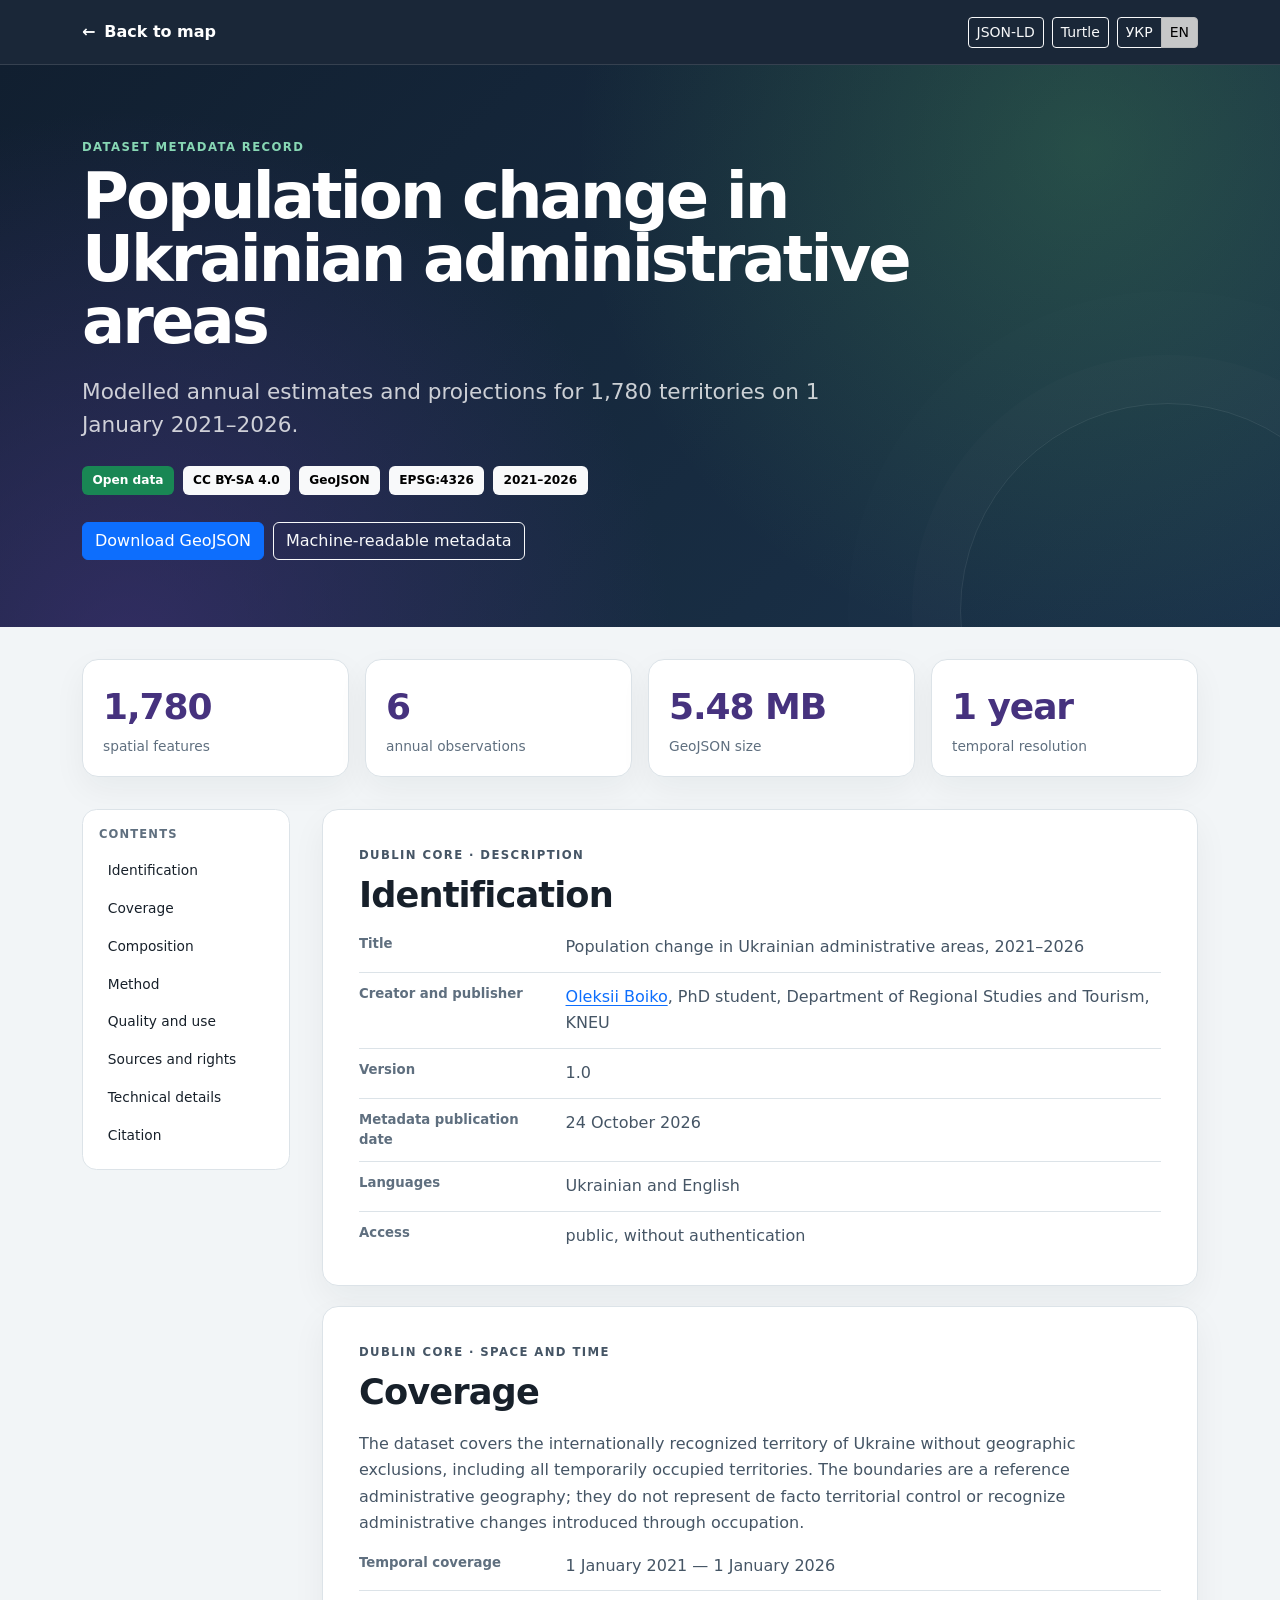
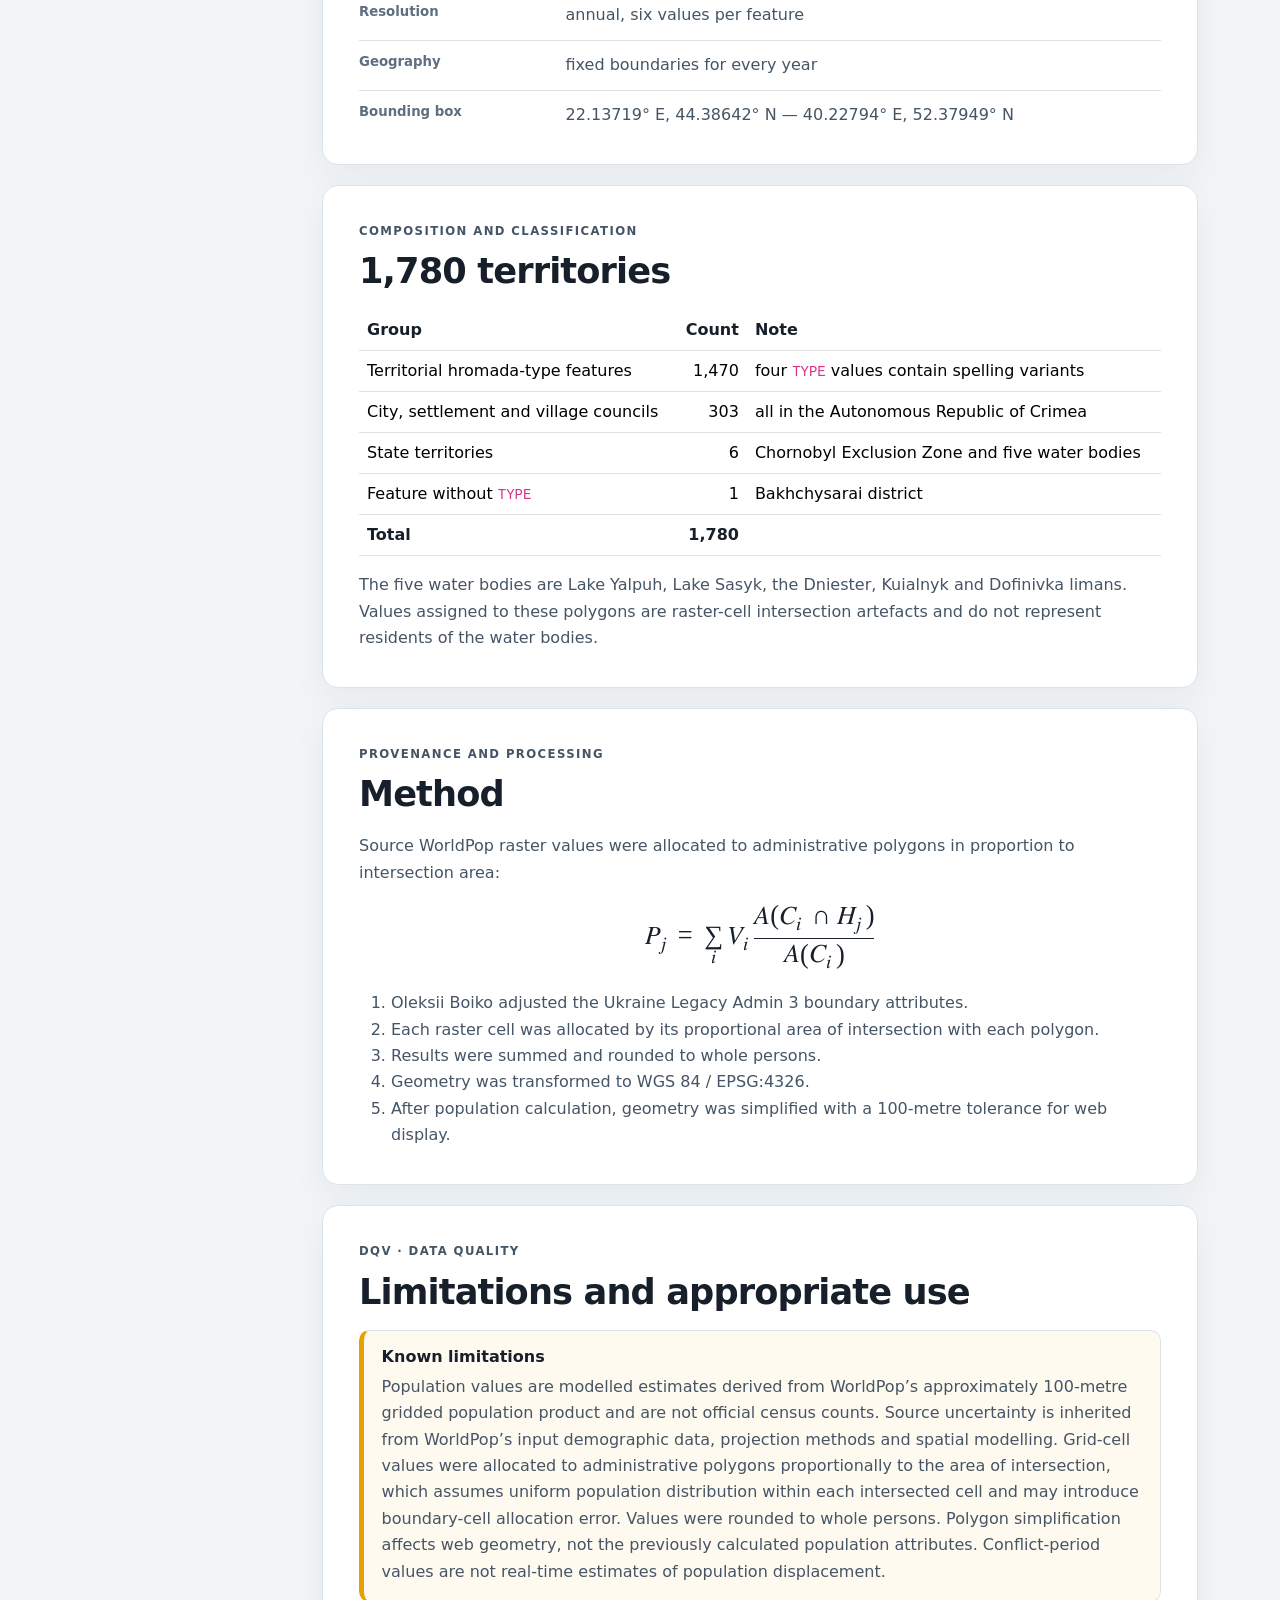
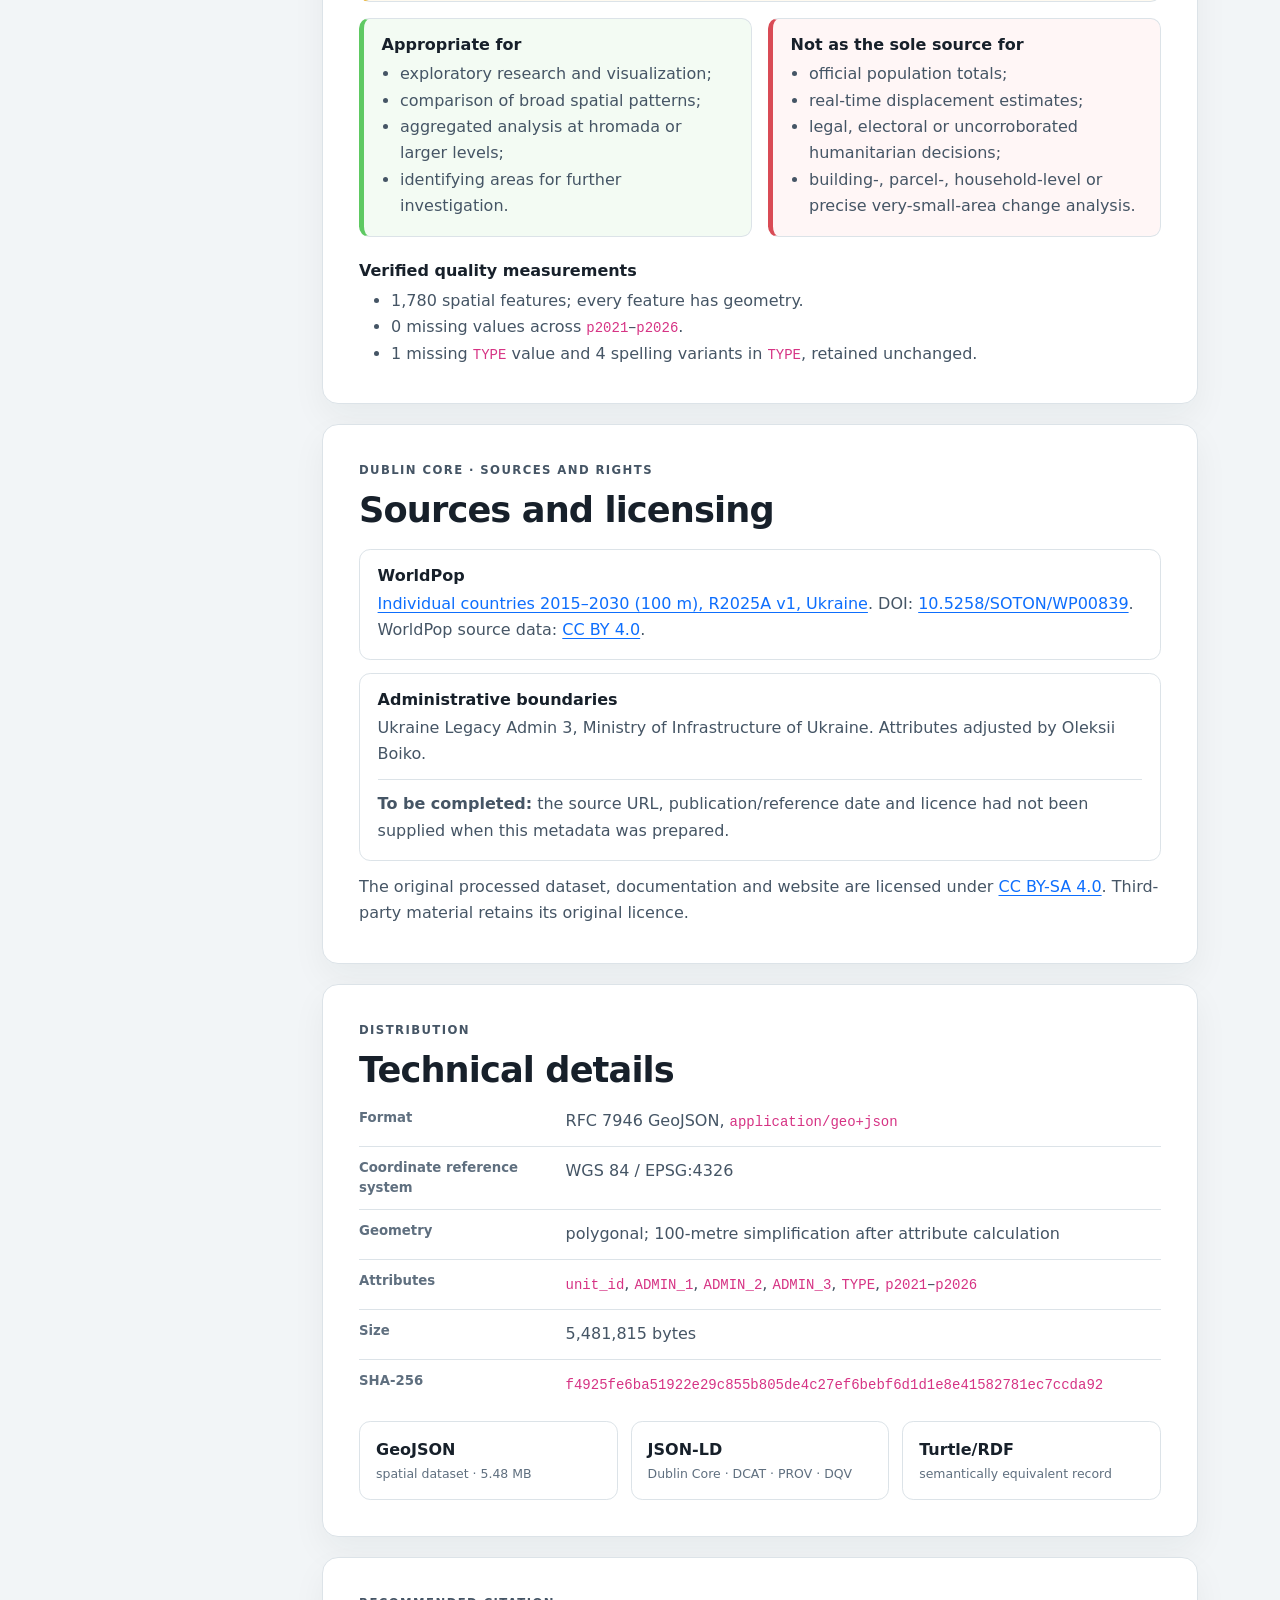
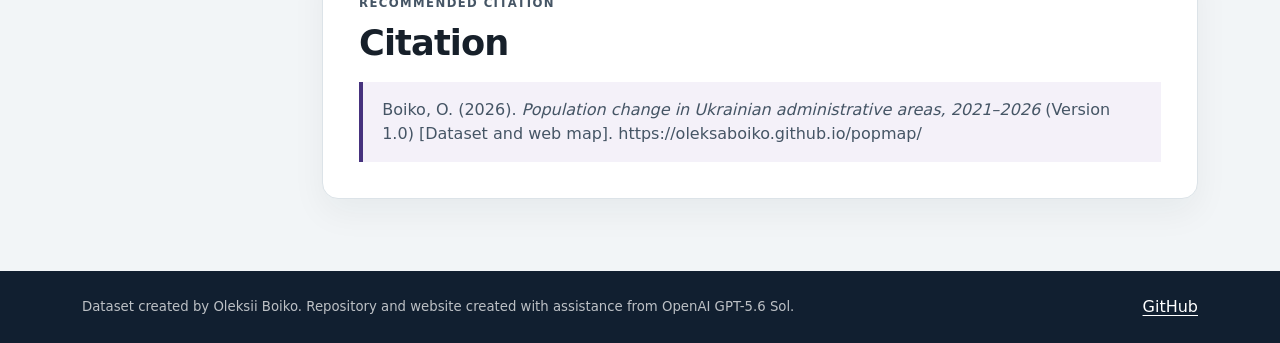
==== metadata/index.html @ e3b1317b "Add bilingual Dublin Core dataset metadata" ====
<!doctype html>
<html lang="uk">
<head>
  <meta charset="utf-8">
  <meta name="viewport" content="width=device-width, initial-scale=1">
  <meta name="description" content="Двомовні метадані набору даних про зміну чисельності населення адміністративних територій України у 2021–2026 роках.">
  <meta name="theme-color" content="#152436">
  <title>Метадані · Зміна чисельності населення України, 2021–2026</title>
  <link rel="canonical" href="https://oleksaboiko.github.io/popmap/metadata/">
  <link rel="alternate" type="application/ld+json" href="dataset.jsonld" title="Dataset metadata (JSON-LD)">
  <link rel="alternate" type="text/turtle" href="dataset.ttl" title="Dataset metadata (Turtle)">
  <link rel="icon" href="../favicon.svg" type="image/svg+xml">
  <link rel="stylesheet" href="https://cdn.jsdelivr.net/npm/bootstrap@5.3.8/dist/css/bootstrap.min.css">
  <link rel="stylesheet" href="metadata.css">
</head>
<body>
  <header class="site-header">
    <div class="container-xl header-inner">
      <a class="map-link" href="../" aria-label="Повернутися до інтерактивної карти" data-uk-label="Повернутися до інтерактивної карти" data-en-label="Return to the interactive map">
        <span aria-hidden="true">←</span>
        <span data-lang-text="uk">До карти</span>
        <span data-lang-text="en" hidden>Back to map</span>
      </a>
      <div class="header-actions">
        <a class="btn btn-sm btn-outline-light" href="dataset.jsonld">JSON-LD</a>
        <a class="btn btn-sm btn-outline-light" href="dataset.ttl">Turtle</a>
        <div class="btn-group btn-group-sm language-switch" role="group" aria-label="Мова метаданих">
          <button class="btn btn-light active" type="button" data-language="uk" aria-pressed="true">УКР</button>
          <button class="btn btn-outline-light" type="button" data-language="en" aria-pressed="false">EN</button>
        </div>
      </div>
    </div>
  </header>

  <main>
    <div class="hero">
      <div class="container-xl">
        <p class="eyebrow" data-lang-text="uk">Картка метаданих набору даних</p>
        <p class="eyebrow" data-lang-text="en" hidden>Dataset metadata record</p>
        <h1 data-lang-text="uk">Зміна чисельності населення адміністративних територій України</h1>
        <h1 data-lang-text="en" hidden>Population change in Ukrainian administrative areas</h1>
        <p class="hero-summary" data-lang-text="uk">Модельовані річні оцінки та прогнози для 1 780 територій на 1 січня 2021–2026 років.</p>
        <p class="hero-summary" data-lang-text="en" hidden>Modelled annual estimates and projections for 1,780 territories on 1 January 2021–2026.</p>
        <div class="badge-row" aria-label="Dataset characteristics">
          <span class="badge text-bg-success" data-lang-text="uk">Відкриті дані</span>
          <span class="badge text-bg-success" data-lang-text="en" hidden>Open data</span>
          <span class="badge text-bg-light">CC BY-SA 4.0</span>
          <span class="badge text-bg-light">GeoJSON</span>
          <span class="badge text-bg-light">EPSG:4326</span>
          <span class="badge text-bg-light">2021–2026</span>
        </div>
        <div class="hero-actions">
          <a class="btn btn-primary" href="../data/admin3-population.geojson" download data-lang-text="uk">Завантажити GeoJSON</a>
          <a class="btn btn-primary" href="../data/admin3-population.geojson" download data-lang-text="en" hidden>Download GeoJSON</a>
          <a class="btn btn-outline-light" href="dataset.jsonld" data-lang-text="uk">Машиночитані метадані</a>
          <a class="btn btn-outline-light" href="dataset.jsonld" data-lang-text="en" hidden>Machine-readable metadata</a>
        </div>
      </div>
    </div>

    <div class="container-xl content-wrap">
      <section data-language-panel="uk" lang="uk">
        <div class="fact-grid" aria-label="Короткі характеристики">
          <article class="fact-card"><strong>1 780</strong><span>просторових об’єктів</span></article>
          <article class="fact-card"><strong>6</strong><span>річних зрізів</span></article>
          <article class="fact-card"><strong>5,48 МБ</strong><span>розмір GeoJSON</span></article>
          <article class="fact-card"><strong>1 рік</strong><span>часова роздільність</span></article>
        </div>

        <div class="metadata-layout">
          <nav class="section-nav" aria-label="Зміст метаданих">
            <strong>Зміст</strong>
            <a href="#uk-identification">Ідентифікація</a>
            <a href="#uk-coverage">Охоплення</a>
            <a href="#uk-composition">Склад даних</a>
            <a href="#uk-method">Методика</a>
            <a href="#uk-quality">Якість і використання</a>
            <a href="#uk-sources">Джерела і права</a>
            <a href="#uk-technical">Технічні відомості</a>
            <a href="#uk-citation">Цитування</a>
          </nav>

          <div class="metadata-content">
            <section id="uk-identification" class="metadata-section">
              <p class="section-kicker">Dublin Core · опис</p>
              <h2>Ідентифікація</h2>
              <dl class="metadata-list">
                <div><dt>Назва</dt><dd>Зміна чисельності населення адміністративних територій України, 2021–2026</dd></div>
                <div><dt>Автор і видавець</dt><dd><a href="https://oleksaboyko.com">Олексій Бойко</a>, аспірант кафедри регіоналістики і туризму КНЕУ</dd></div>
                <div><dt>Версія</dt><dd>1.0</dd></div>
                <div><dt>Дата публікації метаданих</dt><dd><time datetime="2026-10-24">24 жовтня 2026 року</time></dd></div>
                <div><dt>Мови</dt><dd>українська, англійська</dd></div>
                <div><dt>Доступ</dt><dd>публічний, без автентифікації</dd></div>
              </dl>
            </section>

            <section id="uk-coverage" class="metadata-section">
              <p class="section-kicker">Dublin Core · простір і час</p>
              <h2>Охоплення</h2>
              <p>Набір охоплює міжнародно визнану територію України без географічних винятків, включно з усіма тимчасово окупованими територіями. Межі є довідковою адміністративною географією; вони не відображають фактичний територіальний контроль і не визнають адміністративних змін, запроваджених через окупацію.</p>
              <dl class="metadata-list compact">
                <div><dt>Часове охоплення</dt><dd>1 січня 2021 — 1 січня 2026</dd></div>
                <div><dt>Періодичність</dt><dd>щорічно, шість значень на об’єкт</dd></div>
                <div><dt>Географія</dt><dd>фіксовані межі для всіх років</dd></div>
                <div><dt>Охоплювальний прямокутник</dt><dd>22.13719° E, 44.38642° N — 40.22794° E, 52.37949° N</dd></div>
              </dl>
            </section>

            <section id="uk-composition" class="metadata-section">
              <p class="section-kicker">Склад і класифікація</p>
              <h2>1 780 територій</h2>
              <div class="table-responsive">
                <table class="table align-middle">
                  <thead><tr><th>Група</th><th class="text-end">Кількість</th><th>Примітка</th></tr></thead>
                  <tbody>
                    <tr><td>Об’єкти типу «територіальна громада»</td><td class="text-end">1 470</td><td>чотири значення <code>TYPE</code> мають орфографічні варіанти</td></tr>
                    <tr><td>Міські, селищні й сільські ради</td><td class="text-end">303</td><td>усі в Автономній Республіці Крим</td></tr>
                    <tr><td>Державні території</td><td class="text-end">6</td><td>Чорнобильська зона відчуження та п’ять водойм</td></tr>
                    <tr><td>Об’єкт без <code>TYPE</code></td><td class="text-end">1</td><td>Бахчисарайський район</td></tr>
                  </tbody>
                  <tfoot><tr><th>Усього</th><th class="text-end">1 780</th><th></th></tr></tfoot>
                </table>
              </div>
              <p>П’ять водойм: озеро Ялпуг, озеро Сасик, Дністровський, Куяльницький і Дофінівський лимани. Значення, розподілені до їхніх полігонів, є артефактами перетину комірок растра й не означають населення, що проживає у водоймах.</p>
            </section>

            <section id="uk-method" class="metadata-section">
              <p class="section-kicker">Походження і обробка</p>
              <h2>Методика</h2>
              <p>Вихідні растровані значення WorldPop розподілено між адміністративними полігонами пропорційно площі їх перетину:</p>
              <math class="data-formula" display="block" aria-label="P з індексом j дорівнює сумі за i: V з індексом i, помноженому на відношення площі перетину C з індексом i та H з індексом j до площі C з індексом i">
                <mrow><msub><mi>P</mi><mi>j</mi></msub><mo>=</mo><munder><mo>∑</mo><mi>i</mi></munder><msub><mi>V</mi><mi>i</mi></msub><mfrac><mrow><mi>A</mi><mo>(</mo><msub><mi>C</mi><mi>i</mi></msub><mo>∩</mo><msub><mi>H</mi><mi>j</mi></msub><mo>)</mo></mrow><mrow><mi>A</mi><mo>(</mo><msub><mi>C</mi><mi>i</mi></msub><mo>)</mo></mrow></mfrac></mrow>
              </math>
              <ol>
                <li>Атрибути меж Ukraine Legacy Admin 3 скоригував Олексій Бойко.</li>
                <li>Для кожної комірки растра обчислено частку площі перетину з кожним полігоном.</li>
                <li>Результати підсумовано та округлено до цілих осіб.</li>
                <li>Геометрію перетворено в WGS 84 / EPSG:4326.</li>
                <li>Після розрахунку населення геометрію спрощено з допуском 100 м для вебвідображення.</li>
              </ol>
            </section>

            <section id="uk-quality" class="metadata-section">
              <p class="section-kicker">DQV · якість даних</p>
              <h2>Обмеження та належне використання</h2>
              <div class="notice warning">
                <h3>Відомі обмеження</h3>
                <p>Значення чисельності є модельованими оцінками на основі сіткового продукту WorldPop із приблизною роздільністю 100 м, а не офіційними даними перепису. Набір успадковує невизначеність демографічних джерел, методів прогнозування та просторового моделювання WorldPop. Пропорційний розподіл за площею перетину припускає рівномірний розподіл населення в межах кожної перетнутої комірки й може створювати похибку на межових комірках. Значення округлено до цілих осіб. Спрощення полігонів впливає на вебгеометрію, але не на попередньо розраховані атрибути населення. Дані конфліктного періоду не є оцінкою переміщення населення в реальному часі.</p>
              </div>
              <div class="use-grid">
                <div class="notice appropriate">
                  <h3>Доцільно використовувати</h3>
                  <ul>
                    <li>для пошукових досліджень і візуалізації;</li>
                    <li>для порівняння загальних просторових закономірностей;</li>
                    <li>для агрегованого аналізу на рівні громад або вище;</li>
                    <li>для визначення територій для подальшого дослідження.</li>
                  </ul>
                </div>
                <div class="notice avoid">
                  <h3>Не використовувати як єдине джерело</h3>
                  <ul>
                    <li>для офіційних підсумків населення;</li>
                    <li>для оцінки переміщення населення в реальному часі;</li>
                    <li>для юридичних, виборчих або непідтверджених гуманітарних рішень;</li>
                    <li>для аналізу будівель, ділянок, домогосподарств або точних змін дуже малих територій.</li>
                  </ul>
                </div>
              </div>
              <h3 class="subheading">Перевірені показники якості</h3>
              <ul>
                <li>1 780 просторових об’єктів; геометрії наявні для всіх.</li>
                <li>0 пропущених значень у полях <code>p2021</code>–<code>p2026</code>.</li>
                <li>1 пропущене значення <code>TYPE</code> і 4 орфографічні варіанти <code>TYPE</code>, збережені без виправлення.</li>
              </ul>
            </section>

            <section id="uk-sources" class="metadata-section">
              <p class="section-kicker">Dublin Core · джерела і права</p>
              <h2>Джерела та ліцензування</h2>
              <article class="source-card">
                <h3>WorldPop</h3>
                <p><a href="https://hub.worldpop.org/geodata/summary?id=75852">Individual countries 2015–2030 (100 m), R2025A v1, Ukraine</a>. DOI: <a href="https://doi.org/10.5258/SOTON/WP00839">10.5258/SOTON/WP00839</a>. Вихідні дані WorldPop — <a href="https://creativecommons.org/licenses/by/4.0/">CC BY 4.0</a>.</p>
              </article>
              <article class="source-card">
                <h3>Адміністративні межі</h3>
                <p>Ukraine Legacy Admin 3, Міністерство інфраструктури України. Атрибути скоригував Олексій Бойко.</p>
                <p class="missing-note"><strong>Необхідне доповнення:</strong> URL джерела, дата публікації/актуальності та ліцензія не були надані на час підготовки метаданих.</p>
              </article>
              <p>Оригінальний опрацьований набір, документація та сайт поширюються за ліцензією <a href="https://creativecommons.org/licenses/by-sa/4.0/">CC BY-SA 4.0</a>. Матеріали третіх сторін зберігають власні ліцензії.</p>
            </section>

            <section id="uk-technical" class="metadata-section">
              <p class="section-kicker">Розповсюдження</p>
              <h2>Технічні відомості</h2>
              <dl class="metadata-list">
                <div><dt>Формат</dt><dd>RFC 7946 GeoJSON, <code>application/geo+json</code></dd></div>
                <div><dt>Система координат</dt><dd>WGS 84 / EPSG:4326</dd></div>
                <div><dt>Геометрія</dt><dd>полігональна; спрощення 100 м після розрахунку атрибутів</dd></div>
                <div><dt>Атрибути</dt><dd><code>unit_id</code>, <code>ADMIN_1</code>, <code>ADMIN_2</code>, <code>ADMIN_3</code>, <code>TYPE</code>, <code>p2021</code>–<code>p2026</code></dd></div>
                <div><dt>Розмір</dt><dd>5 481 815 байтів</dd></div>
                <div><dt>SHA-256</dt><dd><code class="checksum">f4925fe6ba51922e29c855b805de4c27ef6bebf6d1d1e8e41582781ec7ccda92</code></dd></div>
              </dl>
              <div class="download-grid">
                <a href="../data/admin3-population.geojson" class="download-card"><strong>GeoJSON</strong><span>просторові дані · 5,48 МБ</span></a>
                <a href="dataset.jsonld" class="download-card"><strong>JSON-LD</strong><span>Dublin Core · DCAT · PROV · DQV</span></a>
                <a href="dataset.ttl" class="download-card"><strong>Turtle/RDF</strong><span>семантично еквівалентний запис</span></a>
              </div>
            </section>

            <section id="uk-citation" class="metadata-section">
              <p class="section-kicker">Рекомендоване посилання</p>
              <h2>Цитування</h2>
              <blockquote>Бойко, О. (2026). <em>Зміна чисельності населення адміністративних територій України, 2021–2026</em> (версія 1.0) [набір даних і вебкарта]. https://oleksaboiko.github.io/popmap/</blockquote>
            </section>
          </div>
        </div>
      </section>

      <section data-language-panel="en" lang="en" hidden>
        <div class="fact-grid" aria-label="Key facts">
          <article class="fact-card"><strong>1,780</strong><span>spatial features</span></article>
          <article class="fact-card"><strong>6</strong><span>annual observations</span></article>
          <article class="fact-card"><strong>5.48 MB</strong><span>GeoJSON size</span></article>
          <article class="fact-card"><strong>1 year</strong><span>temporal resolution</span></article>
        </div>

        <div class="metadata-layout">
          <nav class="section-nav" aria-label="Metadata contents">
            <strong>Contents</strong>
            <a href="#en-identification">Identification</a>
            <a href="#en-coverage">Coverage</a>
            <a href="#en-composition">Composition</a>
            <a href="#en-method">Method</a>
            <a href="#en-quality">Quality and use</a>
            <a href="#en-sources">Sources and rights</a>
            <a href="#en-technical">Technical details</a>
            <a href="#en-citation">Citation</a>
          </nav>

          <div class="metadata-content">
            <section id="en-identification" class="metadata-section">
              <p class="section-kicker">Dublin Core · description</p>
              <h2>Identification</h2>
              <dl class="metadata-list">
                <div><dt>Title</dt><dd>Population change in Ukrainian administrative areas, 2021–2026</dd></div>
                <div><dt>Creator and publisher</dt><dd><a href="https://oleksaboyko.com">Oleksii Boiko</a>, PhD student, Department of Regional Studies and Tourism, KNEU</dd></div>
                <div><dt>Version</dt><dd>1.0</dd></div>
                <div><dt>Metadata publication date</dt><dd><time datetime="2026-10-24">24 October 2026</time></dd></div>
                <div><dt>Languages</dt><dd>Ukrainian and English</dd></div>
                <div><dt>Access</dt><dd>public, without authentication</dd></div>
              </dl>
            </section>

            <section id="en-coverage" class="metadata-section">
              <p class="section-kicker">Dublin Core · space and time</p>
              <h2>Coverage</h2>
              <p>The dataset covers the internationally recognized territory of Ukraine without geographic exclusions, including all temporarily occupied territories. The boundaries are a reference administrative geography; they do not represent de facto territorial control or recognize administrative changes introduced through occupation.</p>
              <dl class="metadata-list compact">
                <div><dt>Temporal coverage</dt><dd>1 January 2021 — 1 January 2026</dd></div>
                <div><dt>Resolution</dt><dd>annual, six values per feature</dd></div>
                <div><dt>Geography</dt><dd>fixed boundaries for every year</dd></div>
                <div><dt>Bounding box</dt><dd>22.13719° E, 44.38642° N — 40.22794° E, 52.37949° N</dd></div>
              </dl>
            </section>

            <section id="en-composition" class="metadata-section">
              <p class="section-kicker">Composition and classification</p>
              <h2>1,780 territories</h2>
              <div class="table-responsive">
                <table class="table align-middle">
                  <thead><tr><th>Group</th><th class="text-end">Count</th><th>Note</th></tr></thead>
                  <tbody>
                    <tr><td>Territorial hromada-type features</td><td class="text-end">1,470</td><td>four <code>TYPE</code> values contain spelling variants</td></tr>
                    <tr><td>City, settlement and village councils</td><td class="text-end">303</td><td>all in the Autonomous Republic of Crimea</td></tr>
                    <tr><td>State territories</td><td class="text-end">6</td><td>Chornobyl Exclusion Zone and five water bodies</td></tr>
                    <tr><td>Feature without <code>TYPE</code></td><td class="text-end">1</td><td>Bakhchysarai district</td></tr>
                  </tbody>
                  <tfoot><tr><th>Total</th><th class="text-end">1,780</th><th></th></tr></tfoot>
                </table>
              </div>
              <p>The five water bodies are Lake Yalpuh, Lake Sasyk, the Dniester, Kuialnyk and Dofinivka limans. Values assigned to these polygons are raster-cell intersection artefacts and do not represent residents of the water bodies.</p>
            </section>

            <section id="en-method" class="metadata-section">
              <p class="section-kicker">Provenance and processing</p>
              <h2>Method</h2>
              <p>Source WorldPop raster values were allocated to administrative polygons in proportion to intersection area:</p>
              <math class="data-formula" display="block" aria-label="P sub j equals the sum over i of V sub i multiplied by the area of the intersection of C sub i and H sub j divided by the area of C sub i">
                <mrow><msub><mi>P</mi><mi>j</mi></msub><mo>=</mo><munder><mo>∑</mo><mi>i</mi></munder><msub><mi>V</mi><mi>i</mi></msub><mfrac><mrow><mi>A</mi><mo>(</mo><msub><mi>C</mi><mi>i</mi></msub><mo>∩</mo><msub><mi>H</mi><mi>j</mi></msub><mo>)</mo></mrow><mrow><mi>A</mi><mo>(</mo><msub><mi>C</mi><mi>i</mi></msub><mo>)</mo></mrow></mfrac></mrow>
              </math>
              <ol>
                <li>Oleksii Boiko adjusted the Ukraine Legacy Admin 3 boundary attributes.</li>
                <li>Each raster cell was allocated by its proportional area of intersection with each polygon.</li>
                <li>Results were summed and rounded to whole persons.</li>
                <li>Geometry was transformed to WGS 84 / EPSG:4326.</li>
                <li>After population calculation, geometry was simplified with a 100-metre tolerance for web display.</li>
              </ol>
            </section>

            <section id="en-quality" class="metadata-section">
              <p class="section-kicker">DQV · data quality</p>
              <h2>Limitations and appropriate use</h2>
              <div class="notice warning">
                <h3>Known limitations</h3>
                <p>Population values are modelled estimates derived from WorldPop’s approximately 100-metre gridded population product and are not official census counts. Source uncertainty is inherited from WorldPop’s input demographic data, projection methods and spatial modelling. Grid-cell values were allocated to administrative polygons proportionally to the area of intersection, which assumes uniform population distribution within each intersected cell and may introduce boundary-cell allocation error. Values were rounded to whole persons. Polygon simplification affects web geometry, not the previously calculated population attributes. Conflict-period values are not real-time estimates of population displacement.</p>
              </div>
              <div class="use-grid">
                <div class="notice appropriate">
                  <h3>Appropriate for</h3>
                  <ul>
                    <li>exploratory research and visualization;</li>
                    <li>comparison of broad spatial patterns;</li>
                    <li>aggregated analysis at hromada or larger levels;</li>
                    <li>identifying areas for further investigation.</li>
                  </ul>
                </div>
                <div class="notice avoid">
                  <h3>Not as the sole source for</h3>
                  <ul>
                    <li>official population totals;</li>
                    <li>real-time displacement estimates;</li>
                    <li>legal, electoral or uncorroborated humanitarian decisions;</li>
                    <li>building-, parcel-, household-level or precise very-small-area change analysis.</li>
                  </ul>
                </div>
              </div>
              <h3 class="subheading">Verified quality measurements</h3>
              <ul>
                <li>1,780 spatial features; every feature has geometry.</li>
                <li>0 missing values across <code>p2021</code>–<code>p2026</code>.</li>
                <li>1 missing <code>TYPE</code> value and 4 spelling variants in <code>TYPE</code>, retained unchanged.</li>
              </ul>
            </section>

            <section id="en-sources" class="metadata-section">
              <p class="section-kicker">Dublin Core · sources and rights</p>
              <h2>Sources and licensing</h2>
              <article class="source-card">
                <h3>WorldPop</h3>
                <p><a href="https://hub.worldpop.org/geodata/summary?id=75852">Individual countries 2015–2030 (100 m), R2025A v1, Ukraine</a>. DOI: <a href="https://doi.org/10.5258/SOTON/WP00839">10.5258/SOTON/WP00839</a>. WorldPop source data: <a href="https://creativecommons.org/licenses/by/4.0/">CC BY 4.0</a>.</p>
              </article>
              <article class="source-card">
                <h3>Administrative boundaries</h3>
                <p>Ukraine Legacy Admin 3, Ministry of Infrastructure of Ukraine. Attributes adjusted by Oleksii Boiko.</p>
                <p class="missing-note"><strong>To be completed:</strong> the source URL, publication/reference date and licence had not been supplied when this metadata was prepared.</p>
              </article>
              <p>The original processed dataset, documentation and website are licensed under <a href="https://creativecommons.org/licenses/by-sa/4.0/">CC BY-SA 4.0</a>. Third-party material retains its original licence.</p>
            </section>

            <section id="en-technical" class="metadata-section">
              <p class="section-kicker">Distribution</p>
              <h2>Technical details</h2>
              <dl class="metadata-list">
                <div><dt>Format</dt><dd>RFC 7946 GeoJSON, <code>application/geo+json</code></dd></div>
                <div><dt>Coordinate reference system</dt><dd>WGS 84 / EPSG:4326</dd></div>
                <div><dt>Geometry</dt><dd>polygonal; 100-metre simplification after attribute calculation</dd></div>
                <div><dt>Attributes</dt><dd><code>unit_id</code>, <code>ADMIN_1</code>, <code>ADMIN_2</code>, <code>ADMIN_3</code>, <code>TYPE</code>, <code>p2021</code>–<code>p2026</code></dd></div>
                <div><dt>Size</dt><dd>5,481,815 bytes</dd></div>
                <div><dt>SHA-256</dt><dd><code class="checksum">f4925fe6ba51922e29c855b805de4c27ef6bebf6d1d1e8e41582781ec7ccda92</code></dd></div>
              </dl>
              <div class="download-grid">
                <a href="../data/admin3-population.geojson" class="download-card"><strong>GeoJSON</strong><span>spatial dataset · 5.48 MB</span></a>
                <a href="dataset.jsonld" class="download-card"><strong>JSON-LD</strong><span>Dublin Core · DCAT · PROV · DQV</span></a>
                <a href="dataset.ttl" class="download-card"><strong>Turtle/RDF</strong><span>semantically equivalent record</span></a>
              </div>
            </section>

            <section id="en-citation" class="metadata-section">
              <p class="section-kicker">Recommended citation</p>
              <h2>Citation</h2>
              <blockquote>Boiko, O. (2026). <em>Population change in Ukrainian administrative areas, 2021–2026</em> (Version 1.0) [Dataset and web map]. https://oleksaboiko.github.io/popmap/</blockquote>
            </section>
          </div>
        </div>
      </section>
    </div>
  </main>

  <footer>
    <div class="container-xl footer-inner">
      <p data-lang-text="uk">Набір даних створив Олексій Бойко. Репозиторій і сайт створено за допомогою OpenAI GPT-5.6 Sol.</p>
      <p data-lang-text="en" hidden>Dataset created by Oleksii Boiko. Repository and website created with assistance from OpenAI GPT-5.6 Sol.</p>
      <a href="https://github.com/oleksaboiko/popmap">GitHub</a>
    </div>
  </footer>

  <script src="metadata.js"></script>
</body>
</html>
---- metadata/metadata.css ----
:root {
  --ink: #17202a;
  --muted: #5f6f7f;
  --paper: #ffffff;
  --canvas: #f2f5f7;
  --line: #dce3e8;
  --navy: #111f30;
  --navy-soft: #1b334b;
  --purple: #46327e;
  --teal: #21918c;
  --green: #5ec962;
  --yellow: #fde725;
}

* { box-sizing: border-box; }

html {
  scroll-behavior: smooth;
  scroll-padding-top: 5rem;
}

body {
  margin: 0;
  color: var(--ink);
  background: var(--canvas);
}

[hidden] { display: none !important; }

a { text-underline-offset: 0.16em; }

.site-header {
  position: sticky;
  z-index: 20;
  top: 0;
  color: #fff;
  background: rgb(17 31 48 / 96%);
  border-bottom: 1px solid rgb(255 255 255 / 12%);
  backdrop-filter: blur(14px);
}

.header-inner,
.footer-inner {
  display: flex;
  align-items: center;
  justify-content: space-between;
  gap: 1rem;
}

.header-inner { min-height: 4rem; }

.map-link {
  display: inline-flex;
  align-items: center;
  gap: 0.55rem;
  color: #fff;
  font-weight: 700;
  text-decoration: none;
}

.map-link:hover { color: var(--yellow); }

.header-actions {
  display: flex;
  align-items: center;
  gap: 0.5rem;
}

.hero {
  position: relative;
  overflow: hidden;
  padding: 4.6rem 0 4.2rem;
  color: #fff;
  background:
    radial-gradient(circle at 85% 15%, rgb(94 201 98 / 22%), transparent 32rem),
    radial-gradient(circle at 10% 105%, rgb(70 50 126 / 58%), transparent 34rem),
    linear-gradient(135deg, var(--navy), var(--navy-soft));
}

.hero::after {
  position: absolute;
  right: -6rem;
  bottom: -12rem;
  width: 26rem;
  height: 26rem;
  content: "";
  opacity: 0.35;
  border: 1px solid rgb(255 255 255 / 24%);
  border-radius: 50%;
  box-shadow:
    0 0 0 3rem rgb(255 255 255 / 3%),
    0 0 0 7rem rgb(255 255 255 / 2%);
}

.hero .container-xl { position: relative; z-index: 1; }

.eyebrow,
.section-kicker {
  margin: 0 0 0.55rem;
  color: var(--teal);
  font-size: 0.73rem;
  font-weight: 800;
  letter-spacing: 0.12em;
  text-transform: uppercase;
}

.hero .eyebrow { color: #87d7b4; }

.hero h1 {
  max-width: 58rem;
  margin: 0;
  font-size: clamp(2.25rem, 5vw, 4.7rem);
  font-weight: 650;
  letter-spacing: -0.045em;
  line-height: 0.98;
}

.hero-summary {
  max-width: 48rem;
  margin: 1.35rem 0 0;
  color: rgb(255 255 255 / 78%);
  font-size: clamp(1.05rem, 2vw, 1.35rem);
  line-height: 1.55;
}

.badge-row,
.hero-actions {
  display: flex;
  flex-wrap: wrap;
  gap: 0.55rem;
}

.badge-row { margin-top: 1.55rem; }
.badge-row .badge { padding: 0.5rem 0.65rem; font-size: 0.76rem; }
.hero-actions { margin-top: 1.7rem; }

.content-wrap { padding-top: 2rem; padding-bottom: 4.5rem; }

.fact-grid {
  display: grid;
  grid-template-columns: repeat(4, 1fr);
  gap: 1rem;
  margin-bottom: 2rem;
}

.fact-card {
  min-width: 0;
  padding: 1.25rem;
  background: var(--paper);
  border: 1px solid var(--line);
  border-radius: 1rem;
  box-shadow: 0 12px 32px rgb(17 31 48 / 5%);
}

.fact-card strong,
.fact-card span { display: block; }

.fact-card strong {
  color: var(--purple);
  font-size: clamp(1.65rem, 3vw, 2.25rem);
  font-variant-numeric: tabular-nums;
  letter-spacing: -0.03em;
}

.fact-card span {
  margin-top: 0.1rem;
  color: var(--muted);
  font-size: 0.86rem;
}

.metadata-layout {
  display: grid;
  grid-template-columns: 13rem minmax(0, 1fr);
  align-items: start;
  gap: 2rem;
}

.section-nav {
  position: sticky;
  top: 5.5rem;
  display: grid;
  gap: 0.15rem;
  padding: 1rem;
  background: var(--paper);
  border: 1px solid var(--line);
  border-radius: 0.9rem;
}

.section-nav strong {
  margin-bottom: 0.45rem;
  color: var(--muted);
  font-size: 0.72rem;
  letter-spacing: 0.1em;
  text-transform: uppercase;
}

.section-nav a {
  padding: 0.46rem 0.55rem;
  color: var(--ink);
  font-size: 0.86rem;
  text-decoration: none;
  border-radius: 0.45rem;
}

.section-nav a:hover,
.section-nav a:focus-visible {
  color: var(--purple);
  background: #f0edf8;
}

.metadata-content {
  display: grid;
  gap: 1.25rem;
  min-width: 0;
}

.metadata-section {
  padding: clamp(1.35rem, 3vw, 2.25rem);
  background: var(--paper);
  border: 1px solid var(--line);
  border-radius: 1rem;
  box-shadow: 0 14px 34px rgb(17 31 48 / 5%);
}

.metadata-section h2 {
  margin: 0 0 1.1rem;
  font-size: clamp(1.6rem, 3vw, 2.2rem);
  font-weight: 650;
  letter-spacing: -0.025em;
}

.metadata-section h3 {
  font-size: 1rem;
  font-weight: 750;
}

.metadata-section p,
.metadata-section li,
.metadata-section dd {
  color: #455565;
  line-height: 1.65;
}

.metadata-section p:last-child,
.metadata-section ul:last-child,
.metadata-section ol:last-child { margin-bottom: 0; }

.metadata-list { margin: 0; }

.metadata-list > div {
  display: grid;
  grid-template-columns: minmax(9rem, 0.32fr) 1fr;
  gap: 1rem;
  padding: 0.7rem 0;
  border-top: 1px solid var(--line);
}

.metadata-list > div:first-child {
  padding-top: 0;
  border-top: 0;
}

.metadata-list > div:last-child { padding-bottom: 0; }

.metadata-list dt {
  color: var(--muted);
  font-size: 0.83rem;
  font-weight: 750;
}

.metadata-list dd { margin: 0; }

.table {
  --bs-table-bg: transparent;
  margin-bottom: 1rem;
  color: #455565;
}

.table th { color: var(--ink); }

.data-formula {
  max-width: 100%;
  margin: 1.15rem auto 1.35rem;
  color: var(--ink);
  font-size: clamp(1.15rem, 3vw, 1.65rem);
  overflow-x: auto;
}

.notice {
  padding: 1rem 1.1rem;
  border: 1px solid var(--line);
  border-left-width: 0.35rem;
  border-radius: 0.65rem;
  background: #f8fafb;
}

.notice h3 { margin-bottom: 0.45rem; }
.notice p:last-child,
.notice ul:last-child { margin-bottom: 0; }

.notice.warning { border-left-color: #e6a100; background: #fffaf0; }
.notice.appropriate { border-left-color: var(--green); background: #f3fbf3; }
.notice.avoid { border-left-color: #d94b55; background: #fff6f6; }

.use-grid {
  display: grid;
  grid-template-columns: 1fr 1fr;
  gap: 1rem;
  margin-top: 1rem;
}

.use-grid ul { padding-left: 1.15rem; }

.subheading {
  margin-top: 1.5rem;
  color: var(--ink);
}

.source-card {
  margin-bottom: 0.8rem;
  padding: 1rem 1.1rem;
  border: 1px solid var(--line);
  border-radius: 0.7rem;
}

.source-card h3 { margin: 0 0 0.35rem; }
.source-card p { margin-bottom: 0; }

.missing-note {
  margin-top: 0.7rem !important;
  padding-top: 0.7rem;
  border-top: 1px solid var(--line);
}

.download-grid {
  display: grid;
  grid-template-columns: repeat(3, 1fr);
  gap: 0.8rem;
  margin-top: 1.5rem;
}

.download-card {
  display: grid;
  gap: 0.15rem;
  padding: 1rem;
  color: var(--ink);
  text-decoration: none;
  border: 1px solid var(--line);
  border-radius: 0.7rem;
  transition: border-color 160ms ease, transform 160ms ease, box-shadow 160ms ease;
}

.download-card:hover,
.download-card:focus-visible {
  color: var(--purple);
  border-color: #a79ac8;
  box-shadow: 0 12px 24px rgb(70 50 126 / 10%);
  transform: translateY(-2px);
}

.download-card span { color: var(--muted); font-size: 0.78rem; }

.checksum {
  word-break: break-all;
  user-select: all;
}

blockquote {
  margin: 0;
  padding: 1rem 1.2rem;
  color: #455565;
  border-left: 0.3rem solid var(--purple);
  background: #f4f1f9;
}

footer {
  padding: 1.5rem 0;
  color: rgb(255 255 255 / 72%);
  background: var(--navy);
}

footer p { margin: 0; font-size: 0.83rem; }
footer a { color: #fff; }

@media (max-width: 900px) {
  .fact-grid { grid-template-columns: repeat(2, 1fr); }
  .metadata-layout { grid-template-columns: 1fr; }
  .section-nav {
    position: static;
    display: flex;
    overflow-x: auto;
  }
  .section-nav strong { display: none; }
  .section-nav a { flex: 0 0 auto; }
  .download-grid { grid-template-columns: 1fr; }
}

@media (max-width: 620px) {
  .metadata-layout,
  .metadata-content,
  .metadata-section {
    min-width: 0;
    max-width: 100%;
  }

  .header-inner {
    align-items: flex-start;
    padding-top: 0.7rem;
    padding-bottom: 0.7rem;
  }
  .header-actions {
    flex-wrap: wrap;
    justify-content: flex-end;
  }
  .hero { padding: 3.4rem 0 3.1rem; }
  .hero h1 { font-size: clamp(2.1rem, 12vw, 3rem); }
  .fact-grid { grid-template-columns: 1fr 1fr; gap: 0.65rem; }
  .fact-card { padding: 0.95rem; }
  .metadata-list > div { grid-template-columns: 1fr; gap: 0.2rem; }
  .use-grid { grid-template-columns: 1fr; }
  .footer-inner { align-items: flex-start; }
}

@media (max-width: 420px) {
  .header-actions > a { display: none; }
  .fact-grid { grid-template-columns: 1fr; }
}

@media print {
  .site-header,
  .hero-actions,
  .section-nav,
  footer { display: none; }
  .hero { padding: 1rem 0; color: #000; background: none; }
  .hero h1 { font-size: 2rem; }
  .hero-summary { color: #333; }
  .badge-row { display: none; }
  .content-wrap { padding: 1rem 0; }
  .metadata-layout { display: block; }
  .metadata-section,
  .fact-card { break-inside: avoid; box-shadow: none; }
}
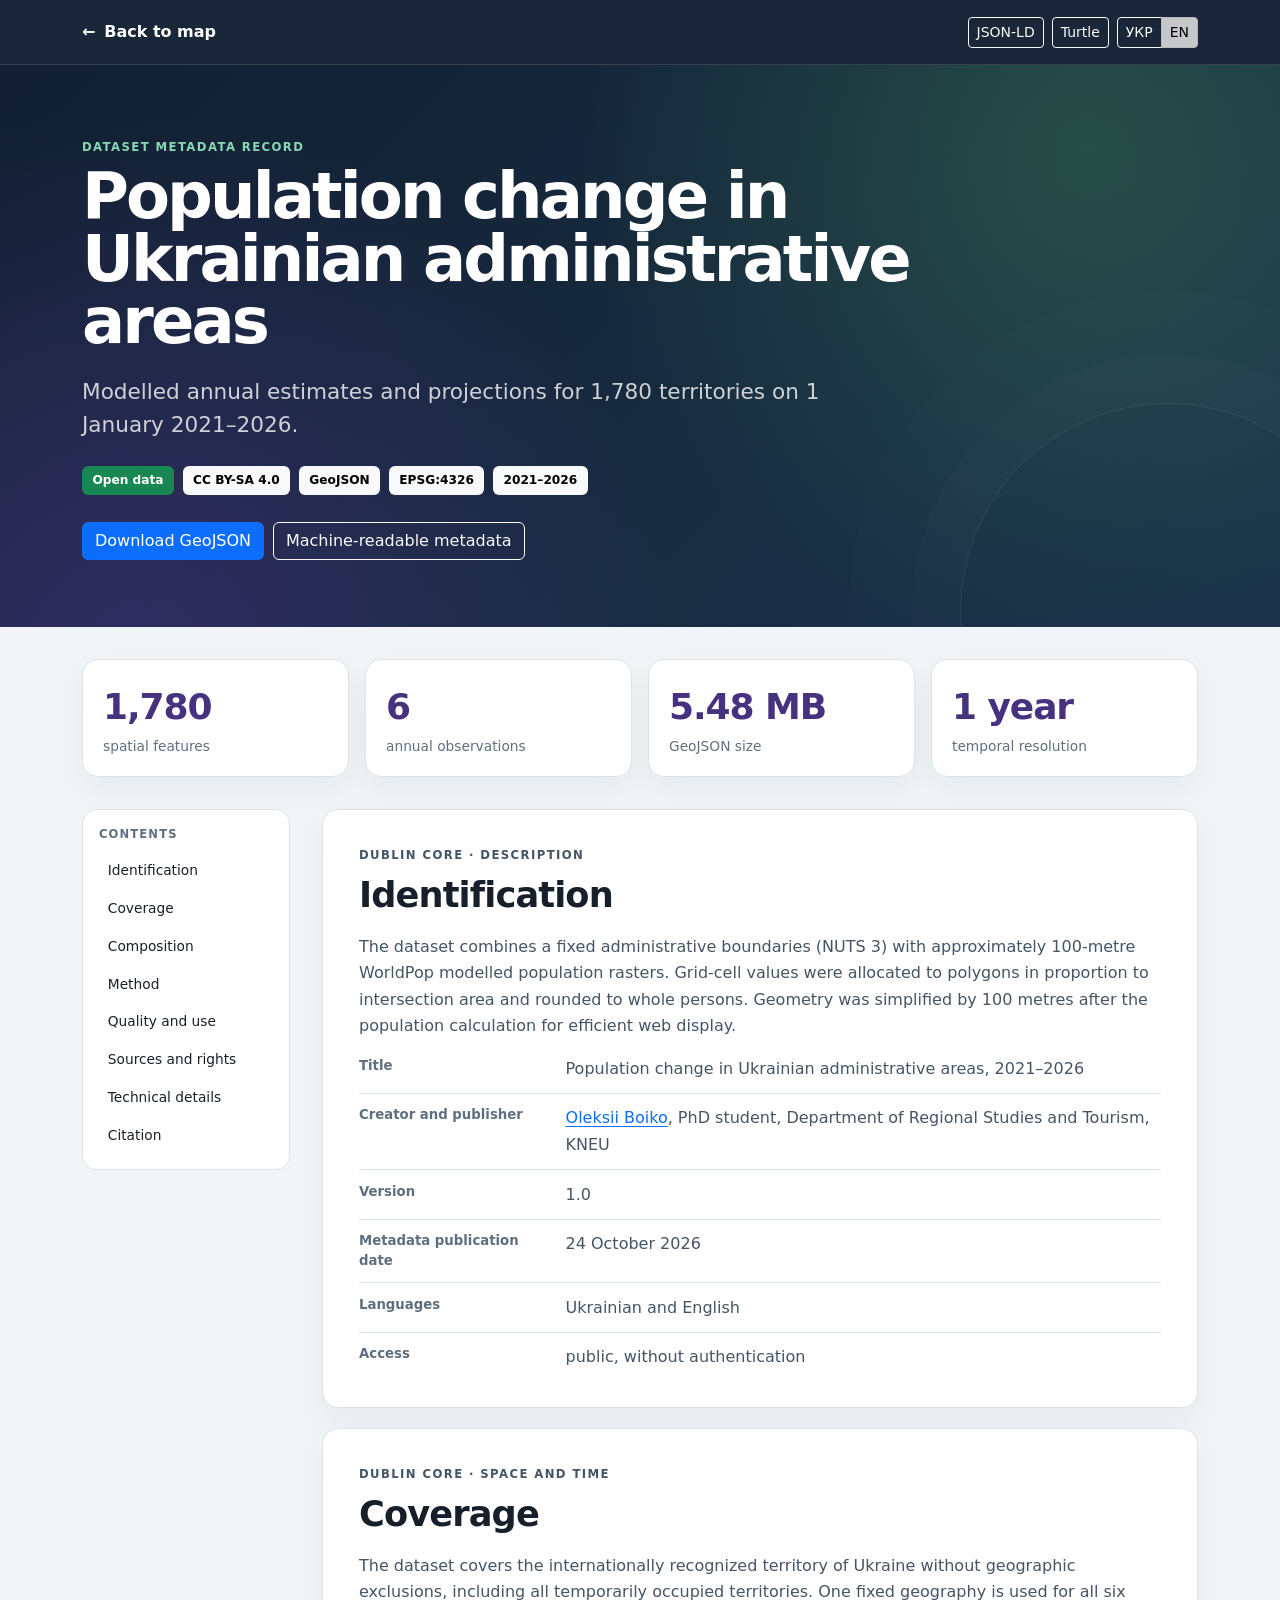
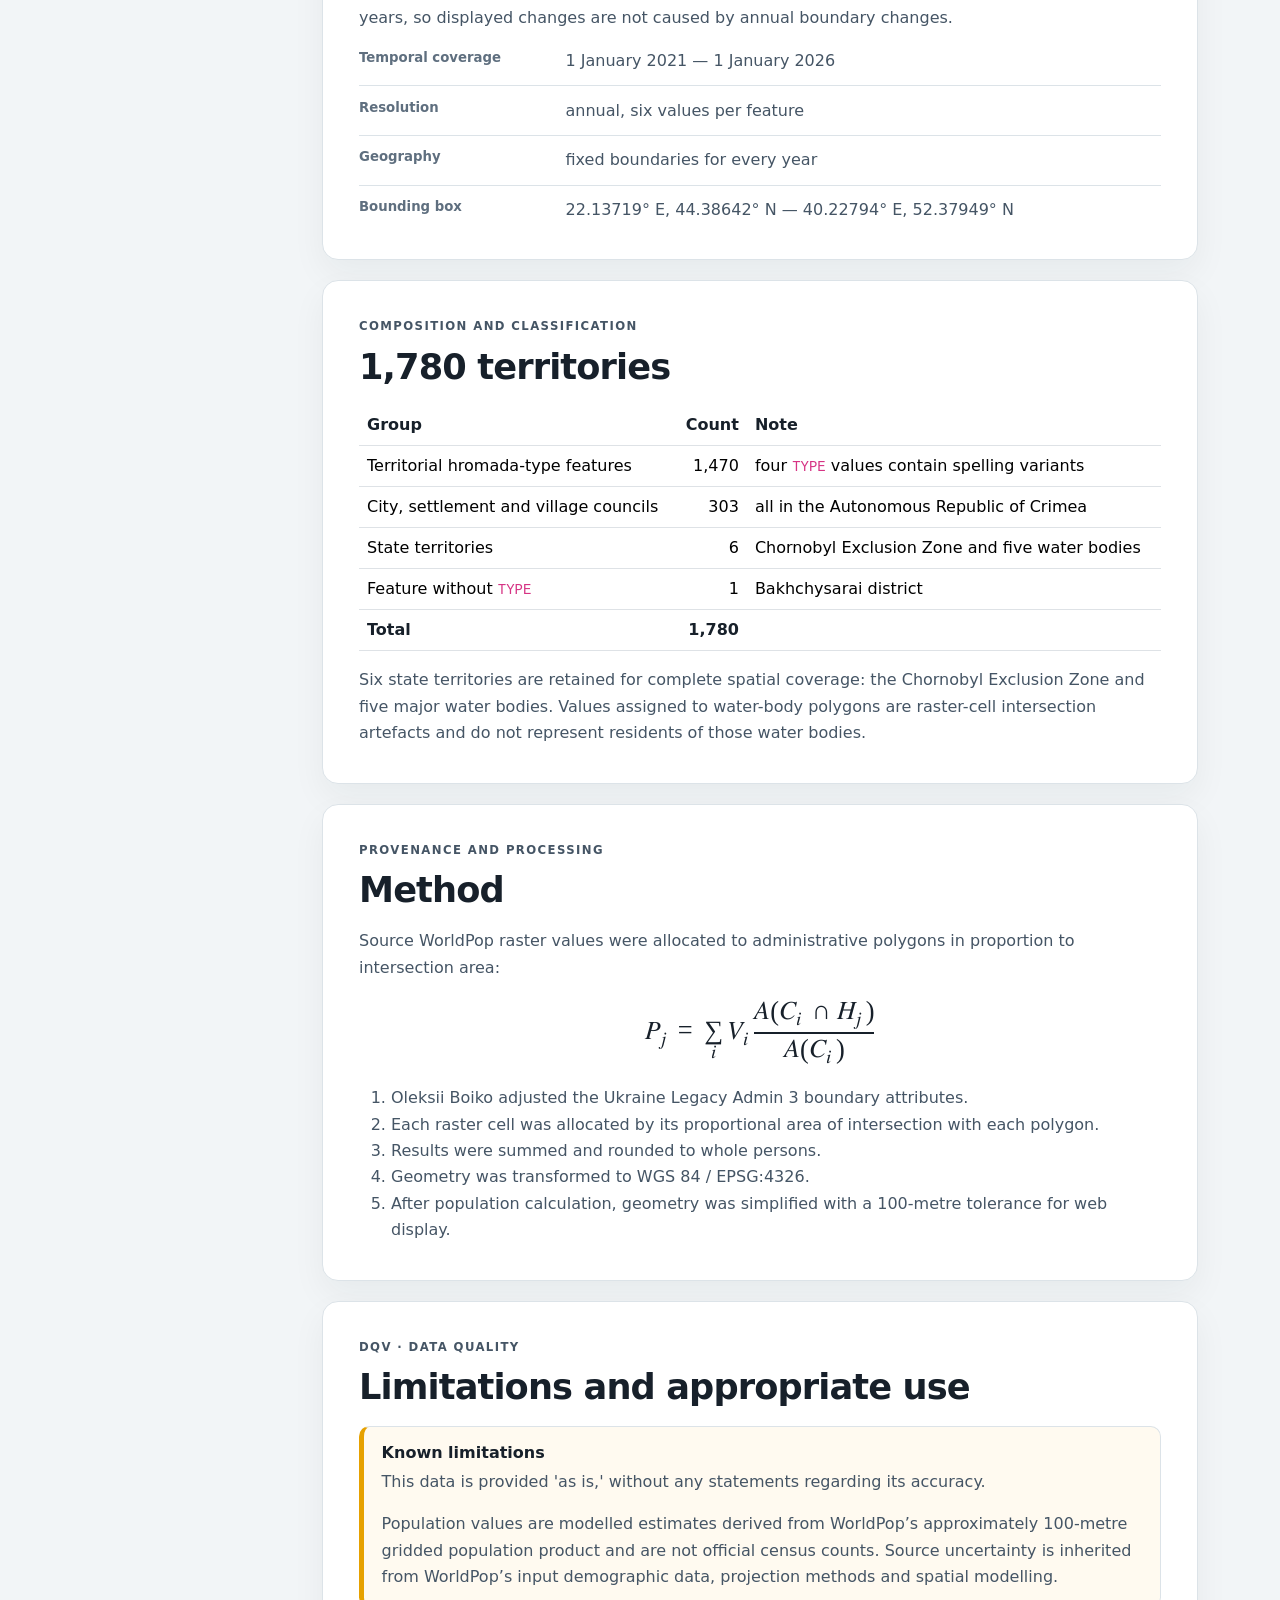
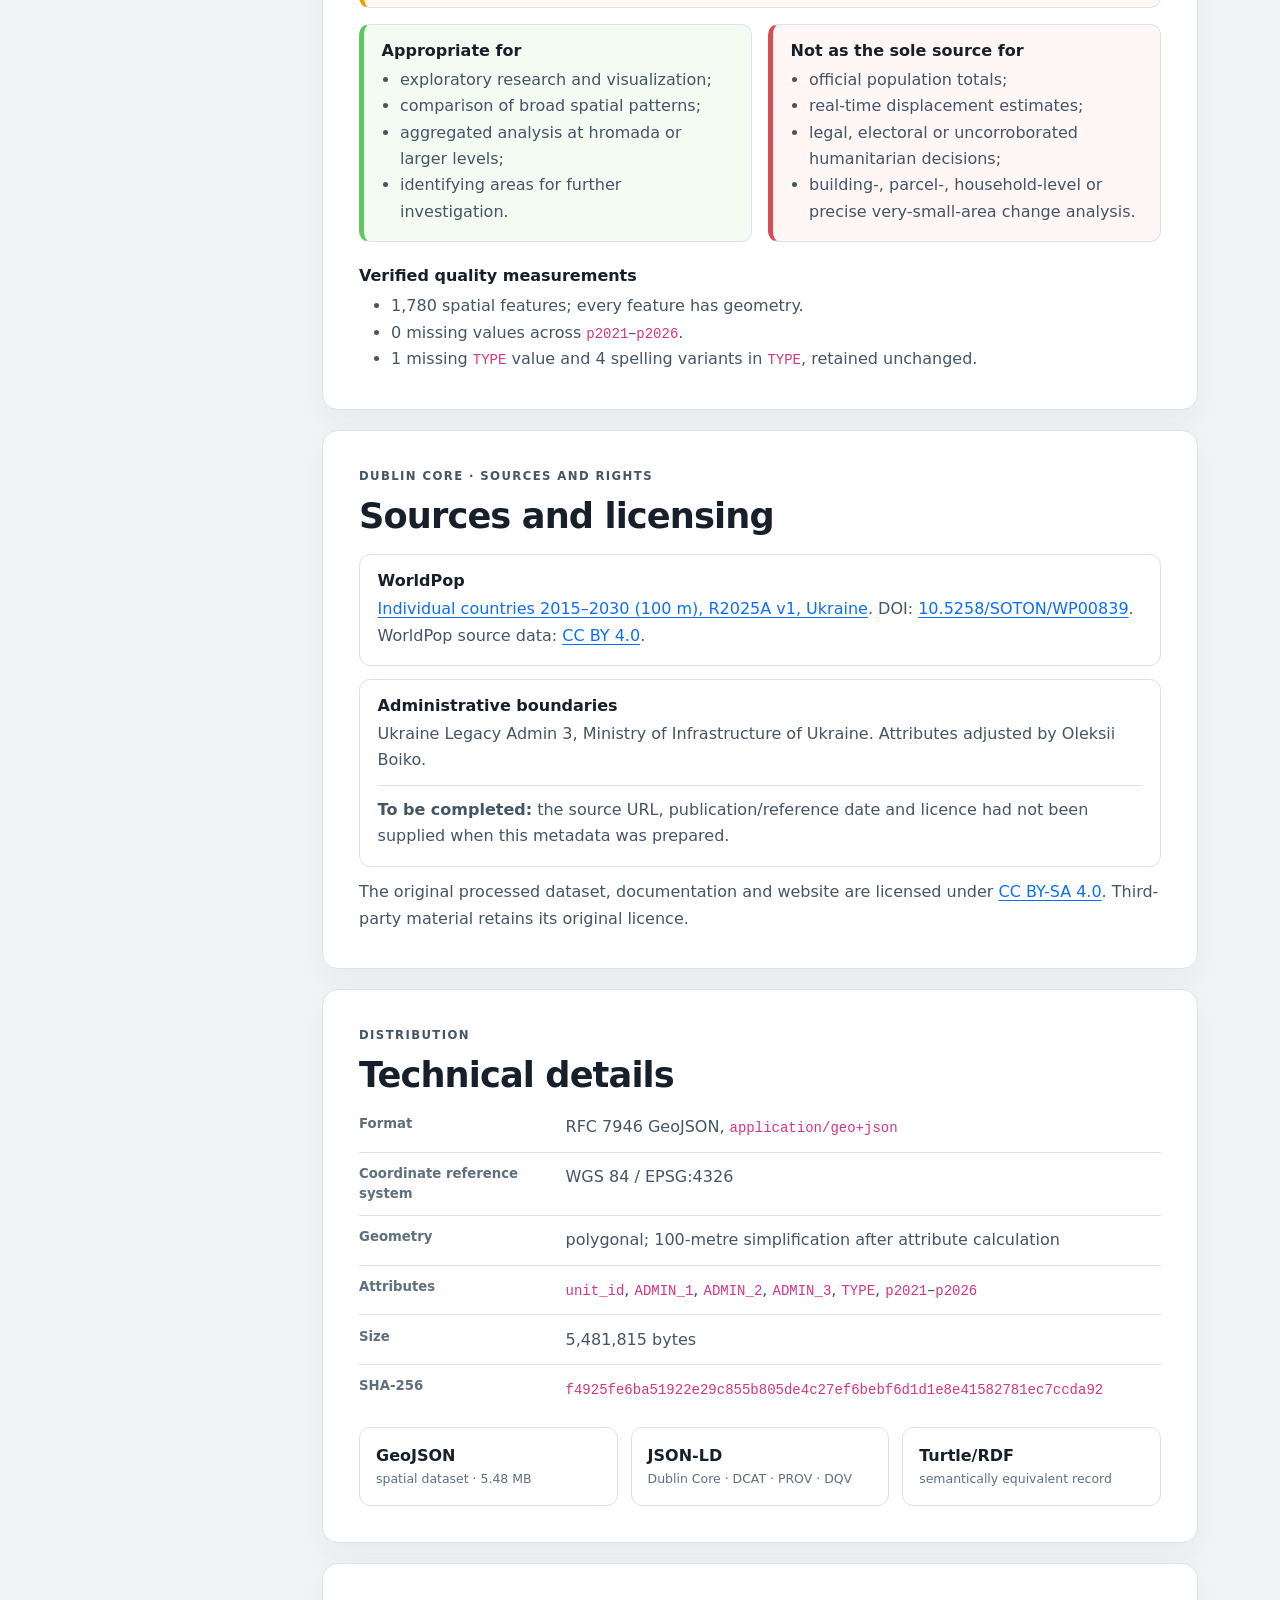
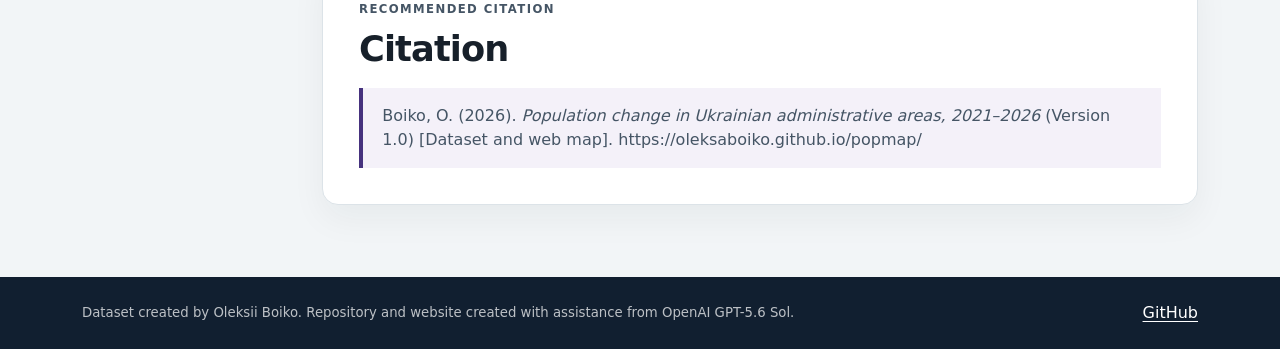
==== commit cc42d518: "Sync metadata formats with JSON-LD" ====
--- a/metadata/index.html
+++ b/metadata/index.html
@@ -84,6 +84,7 @@
             <section id="uk-identification" class="metadata-section">
               <p class="section-kicker">Dublin Core · опис</p>
               <h2>Ідентифікація</h2>
+              <p>Набір поєднує адміністративні межі громад (NUTS 3) із модельованими растрами WorldPop із приблизною просторовою роздільністю 100 м. Значення комірок розподілено між полігонами пропорційно площі перетину; результати округлено до цілих осіб. Геометрію спрощено на 100 м після обчислення показників для ефективного вебвідображення.</p>
               <dl class="metadata-list">
                 <div><dt>Назва</dt><dd>Зміна чисельності населення адміністративних територій України, 2021–2026</dd></div>
                 <div><dt>Автор і видавець</dt><dd><a href="https://oleksaboyko.com">Олексій Бойко</a>, аспірант кафедри регіоналістики і туризму КНЕУ</dd></div>
@@ -97,7 +98,7 @@
             <section id="uk-coverage" class="metadata-section">
               <p class="section-kicker">Dublin Core · простір і час</p>
               <h2>Охоплення</h2>
-              <p>Набір охоплює міжнародно визнану територію України без географічних винятків, включно з усіма тимчасово окупованими територіями. Межі є довідковою адміністративною географією; вони не відображають фактичний територіальний контроль і не визнають адміністративних змін, запроваджених через окупацію.</p>
+              <p>Набір охоплює міжнародно визнану територію України без географічних винятків, включно з усіма тимчасово окупованими територіями. Для всіх шести років використано єдину фіксовану географію; зміни показників не спричинені щорічними змінами меж.</p>
               <dl class="metadata-list compact">
                 <div><dt>Часове охоплення</dt><dd>1 січня 2021 — 1 січня 2026</dd></div>
                 <div><dt>Періодичність</dt><dd>щорічно, шість значень на об’єкт</dd></div>
@@ -121,7 +122,7 @@
                   <tfoot><tr><th>Усього</th><th class="text-end">1 780</th><th></th></tr></tfoot>
                 </table>
               </div>
-              <p>П’ять водойм: озеро Ялпуг, озеро Сасик, Дністровський, Куяльницький і Дофінівський лимани. Значення, розподілені до їхніх полігонів, є артефактами перетину комірок растра й не означають населення, що проживає у водоймах.</p>
+              <p>Для повного просторового покриття збережено шість державних територій, що не є громадами: Чорнобильську зону відчуження та п’ять великих водойм. Значення для полігонів водойм є артефактами перетину комірок растра й не означають населення, що проживає у водоймах.</p>
             </section>
 
             <section id="uk-method" class="metadata-section">
@@ -145,7 +146,8 @@
               <h2>Обмеження та належне використання</h2>
               <div class="notice warning">
                 <h3>Відомі обмеження</h3>
-                <p>Значення чисельності є модельованими оцінками на основі сіткового продукту WorldPop із приблизною роздільністю 100 м, а не офіційними даними перепису. Набір успадковує невизначеність демографічних джерел, методів прогнозування та просторового моделювання WorldPop. Пропорційний розподіл за площею перетину припускає рівномірний розподіл населення в межах кожної перетнутої комірки й може створювати похибку на межових комірках. Значення округлено до цілих осіб. Спрощення полігонів впливає на вебгеометрію, але не на попередньо розраховані атрибути населення. Дані конфліктного періоду не є оцінкою переміщення населення в реальному часі.</p>
+                <p>Ці дані надаються 'як є', без жодних заяв щодо їхньої точності.</p>
+                <p>Значення чисельності є модельованими оцінками на основі продукту WorldPop із приблизною роздільністю 100 м. Набір успадковує невизначеність демографічних джерел, методів прогнозування та просторового моделювання WorldPop.</p>
               </div>
               <div class="use-grid">
                 <div class="notice appropriate">
@@ -242,6 +244,7 @@
             <section id="en-identification" class="metadata-section">
               <p class="section-kicker">Dublin Core · description</p>
               <h2>Identification</h2>
+              <p>The dataset combines a fixed administrative boundaries  (NUTS 3) with approximately 100-metre WorldPop modelled population rasters. Grid-cell values were allocated to polygons in proportion to intersection area and rounded to whole persons. Geometry was simplified by 100 metres after the population calculation for efficient web display.</p>
               <dl class="metadata-list">
                 <div><dt>Title</dt><dd>Population change in Ukrainian administrative areas, 2021–2026</dd></div>
                 <div><dt>Creator and publisher</dt><dd><a href="https://oleksaboyko.com">Oleksii Boiko</a>, PhD student, Department of Regional Studies and Tourism, KNEU</dd></div>
@@ -255,7 +258,7 @@
             <section id="en-coverage" class="metadata-section">
               <p class="section-kicker">Dublin Core · space and time</p>
               <h2>Coverage</h2>
-              <p>The dataset covers the internationally recognized territory of Ukraine without geographic exclusions, including all temporarily occupied territories. The boundaries are a reference administrative geography; they do not represent de facto territorial control or recognize administrative changes introduced through occupation.</p>
+              <p>The dataset covers the internationally recognized territory of Ukraine without geographic exclusions, including all temporarily occupied territories. One fixed geography is used for all six years, so displayed changes are not caused by annual boundary changes.</p>
               <dl class="metadata-list compact">
                 <div><dt>Temporal coverage</dt><dd>1 January 2021 — 1 January 2026</dd></div>
                 <div><dt>Resolution</dt><dd>annual, six values per feature</dd></div>
@@ -279,7 +282,7 @@
                   <tfoot><tr><th>Total</th><th class="text-end">1,780</th><th></th></tr></tfoot>
                 </table>
               </div>
-              <p>The five water bodies are Lake Yalpuh, Lake Sasyk, the Dniester, Kuialnyk and Dofinivka limans. Values assigned to these polygons are raster-cell intersection artefacts and do not represent residents of the water bodies.</p>
+              <p>Six state territories are retained for complete spatial coverage: the Chornobyl Exclusion Zone and five major water bodies. Values assigned to water-body polygons are raster-cell intersection artefacts and do not represent residents of those water bodies.</p>
             </section>
 
             <section id="en-method" class="metadata-section">
@@ -303,7 +306,8 @@
               <h2>Limitations and appropriate use</h2>
               <div class="notice warning">
                 <h3>Known limitations</h3>
-                <p>Population values are modelled estimates derived from WorldPop’s approximately 100-metre gridded population product and are not official census counts. Source uncertainty is inherited from WorldPop’s input demographic data, projection methods and spatial modelling. Grid-cell values were allocated to administrative polygons proportionally to the area of intersection, which assumes uniform population distribution within each intersected cell and may introduce boundary-cell allocation error. Values were rounded to whole persons. Polygon simplification affects web geometry, not the previously calculated population attributes. Conflict-period values are not real-time estimates of population displacement.</p>
+                <p>This data is provided 'as is,' without any statements regarding its accuracy.</p>
+                <p>Population values are modelled estimates derived from WorldPop’s approximately 100-metre gridded population product and are not official census counts. Source uncertainty is inherited from WorldPop’s input demographic data, projection methods and spatial modelling.</p>
               </div>
               <div class="use-grid">
                 <div class="notice appropriate">
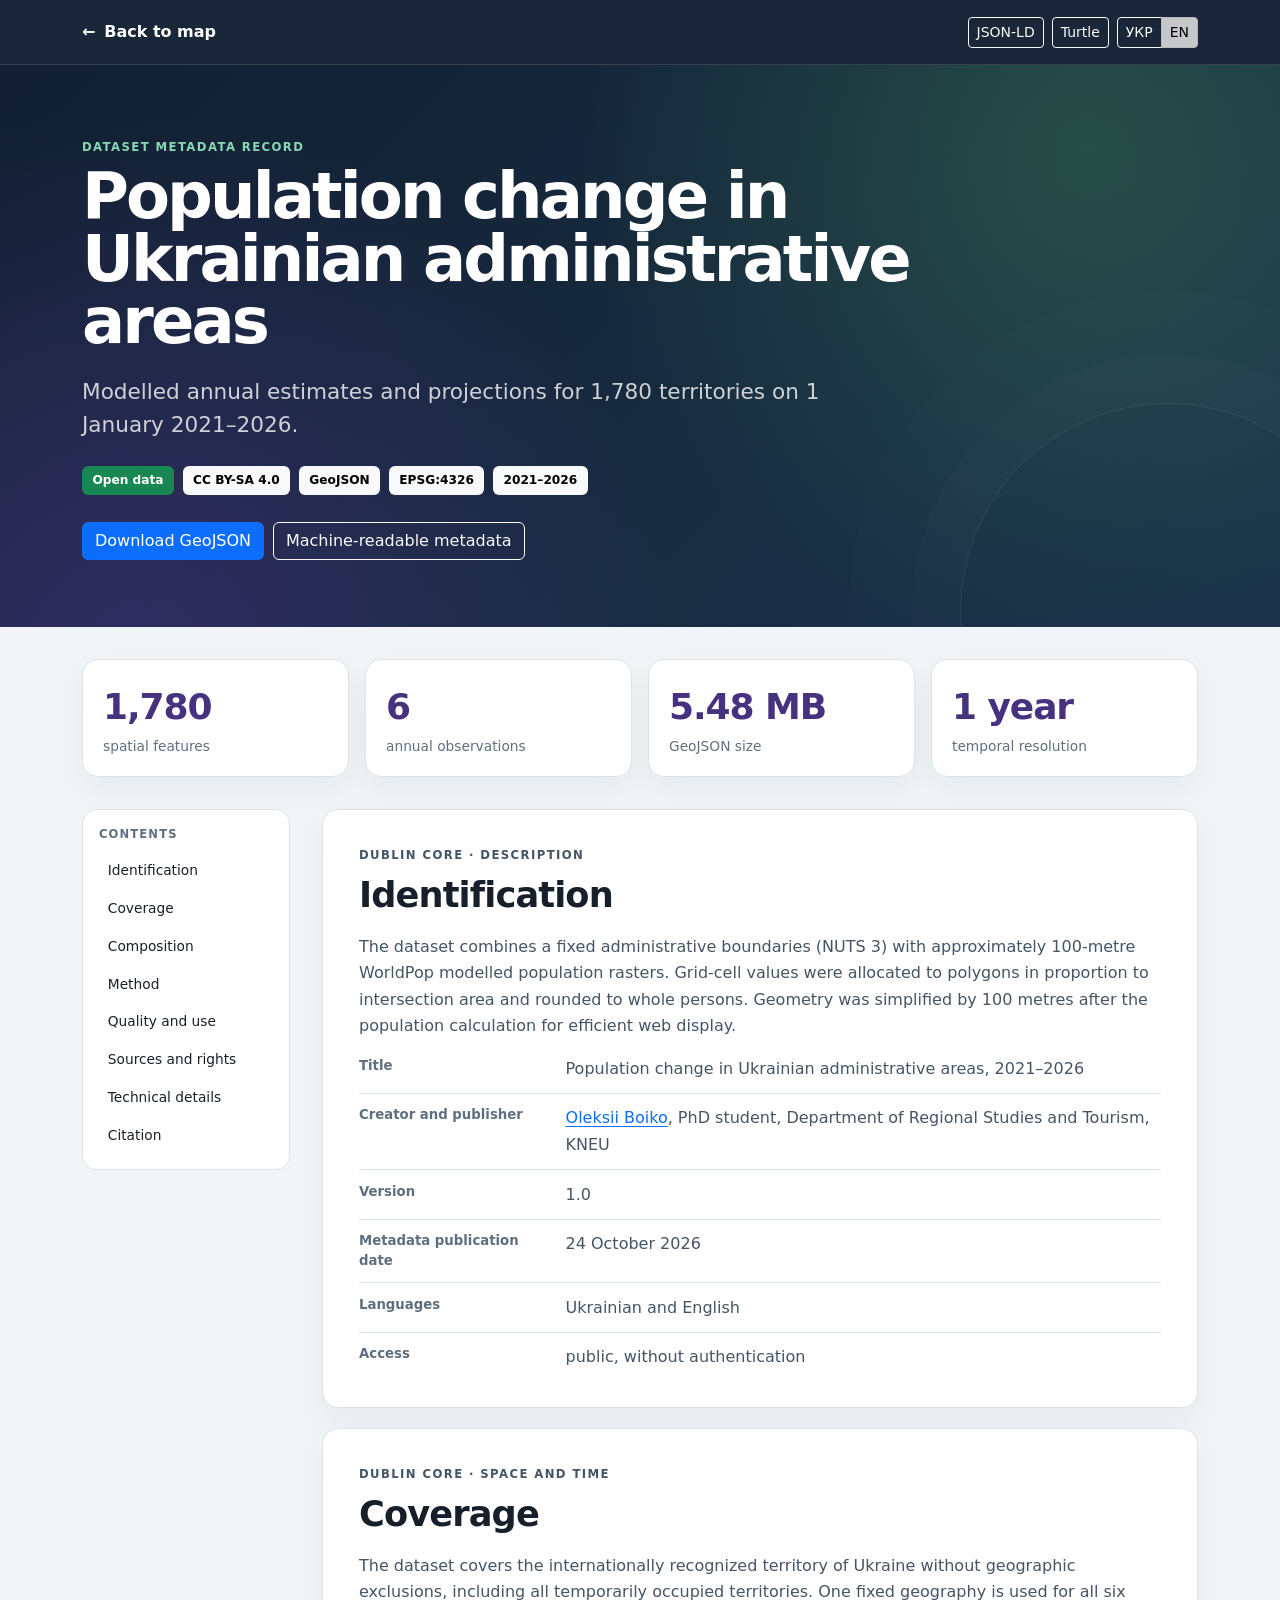
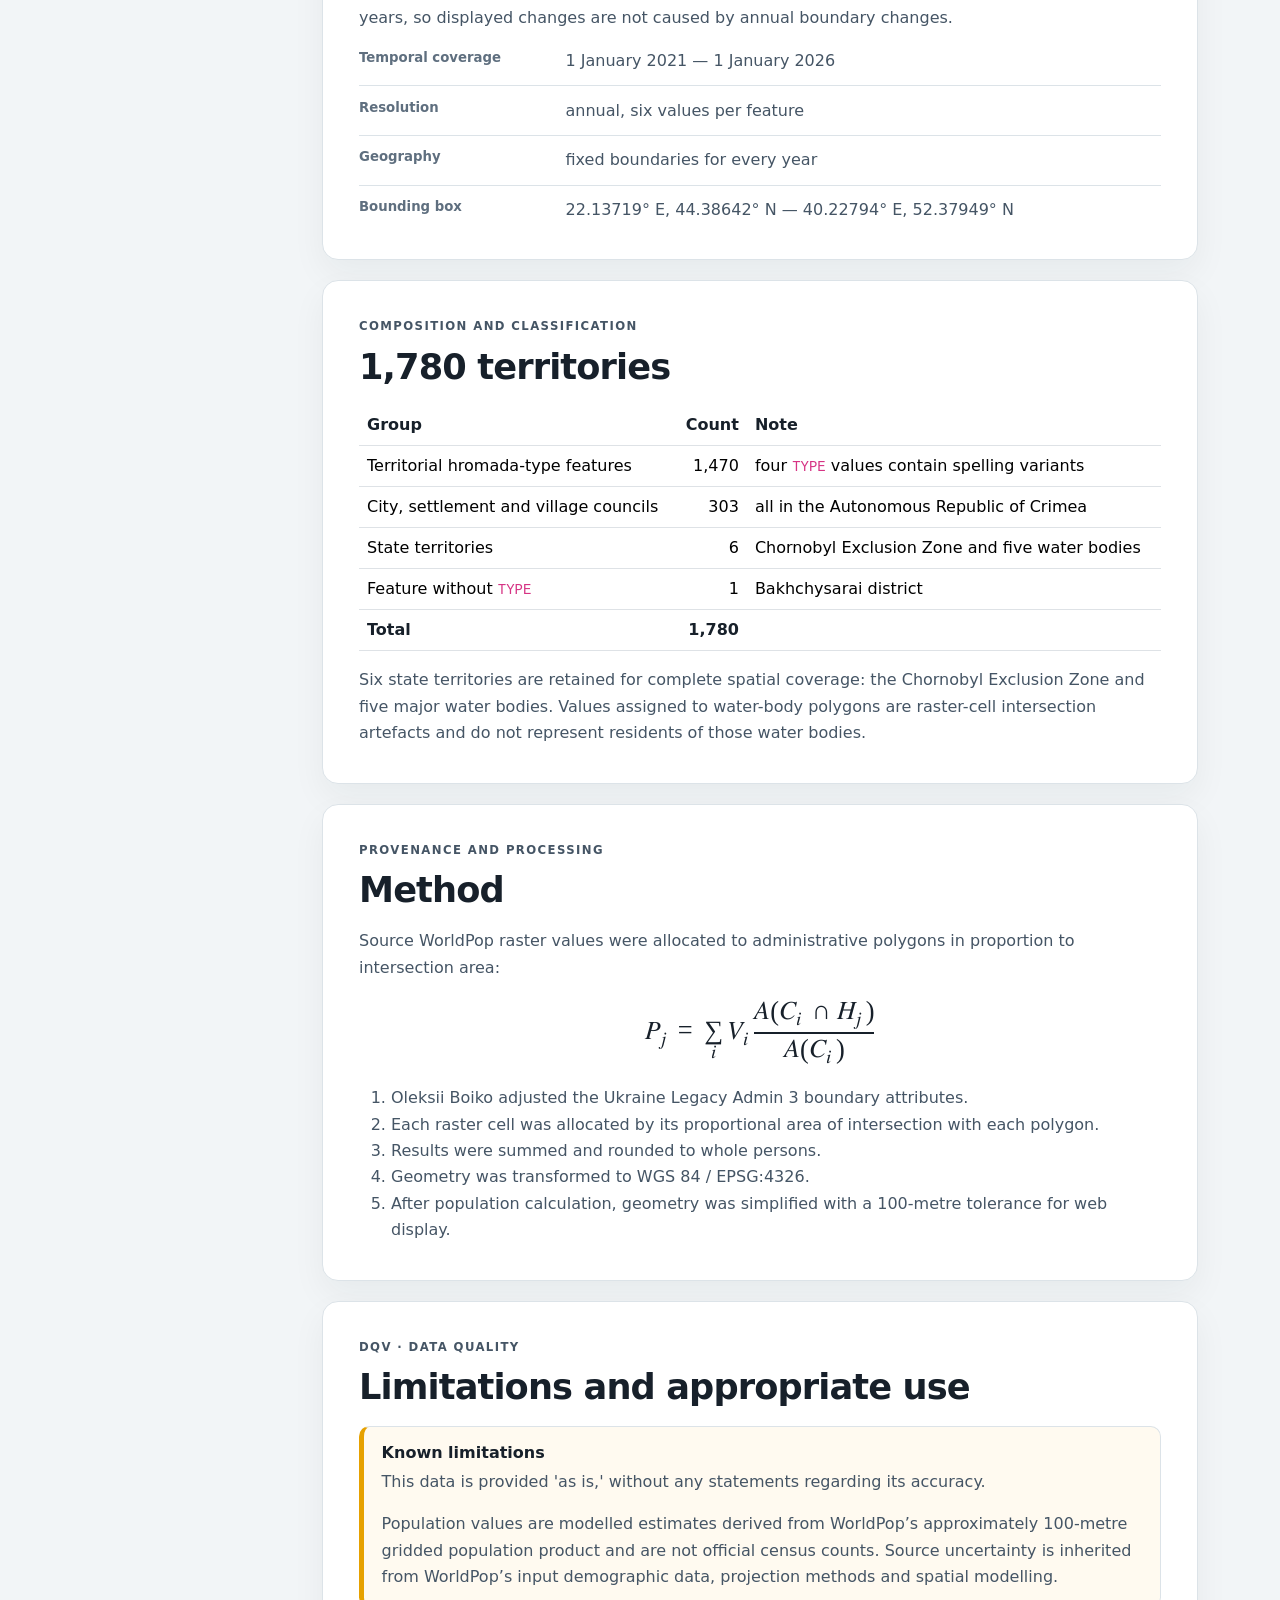
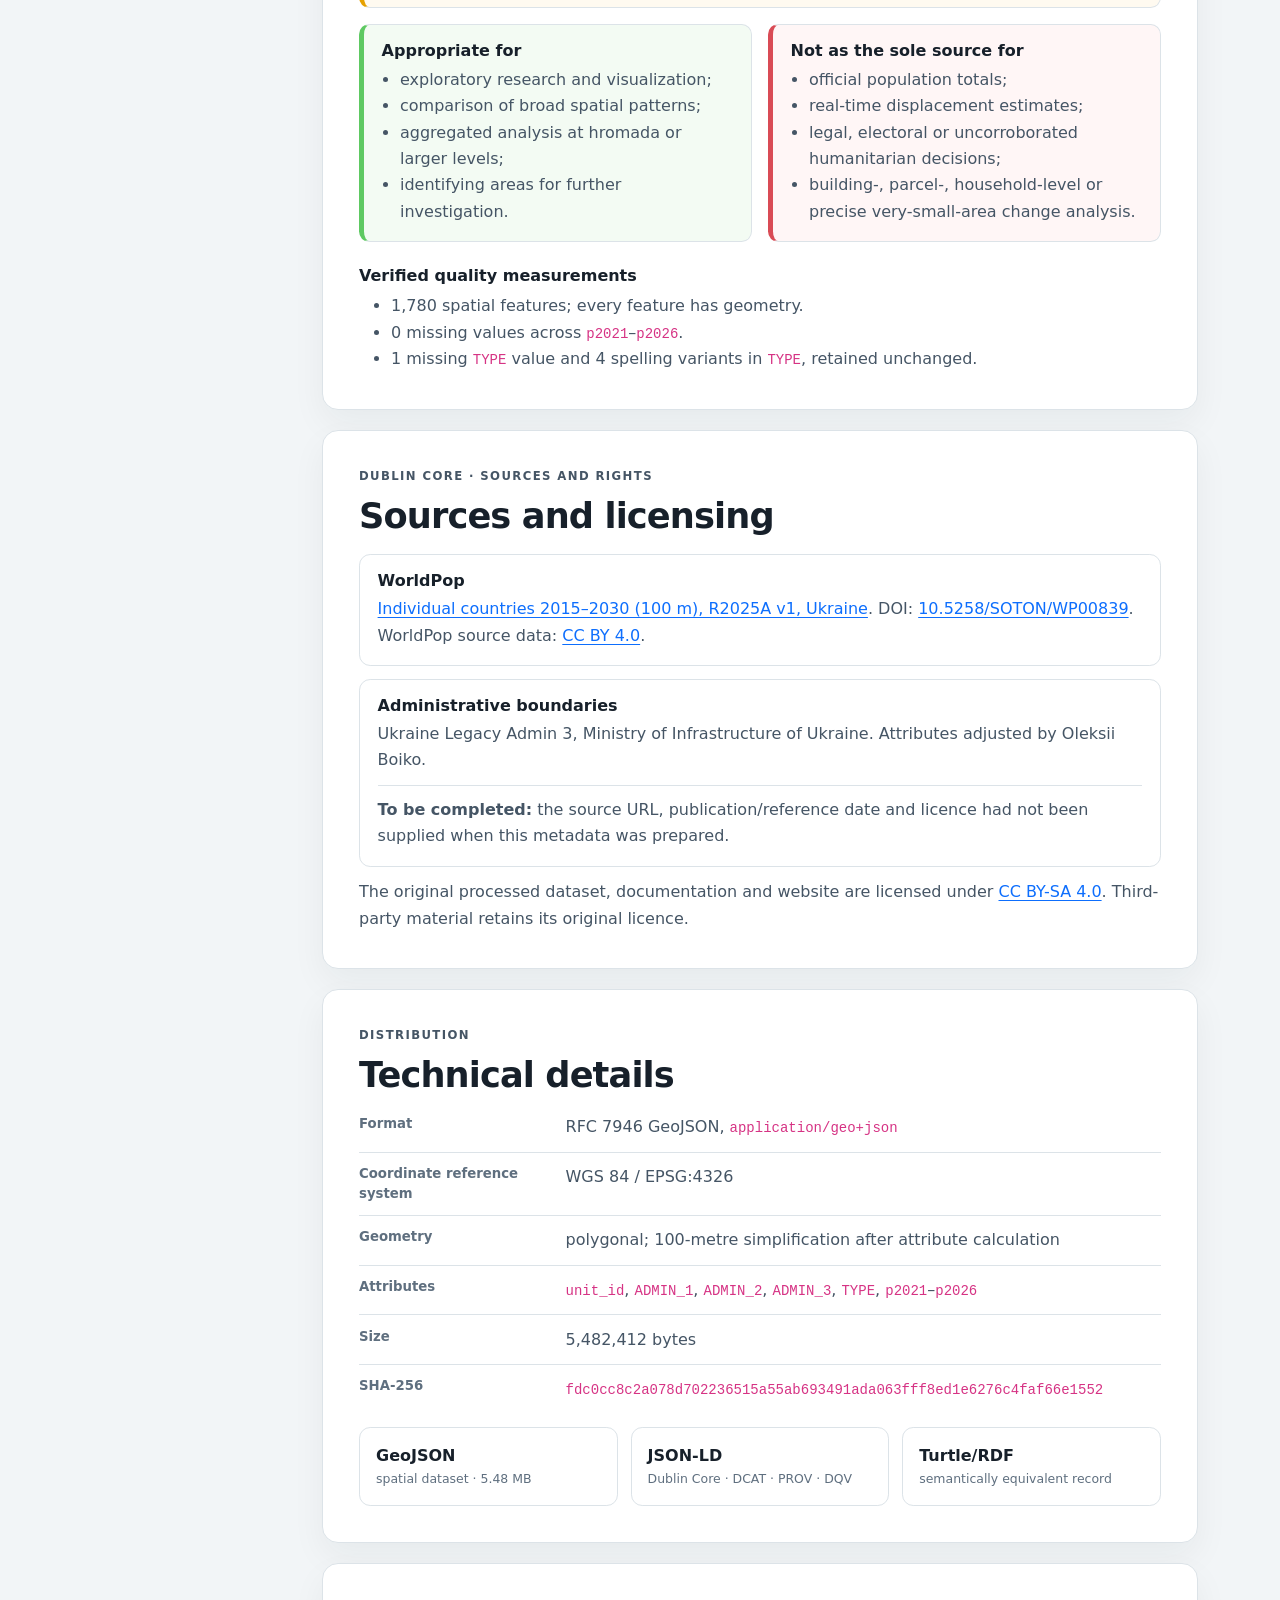
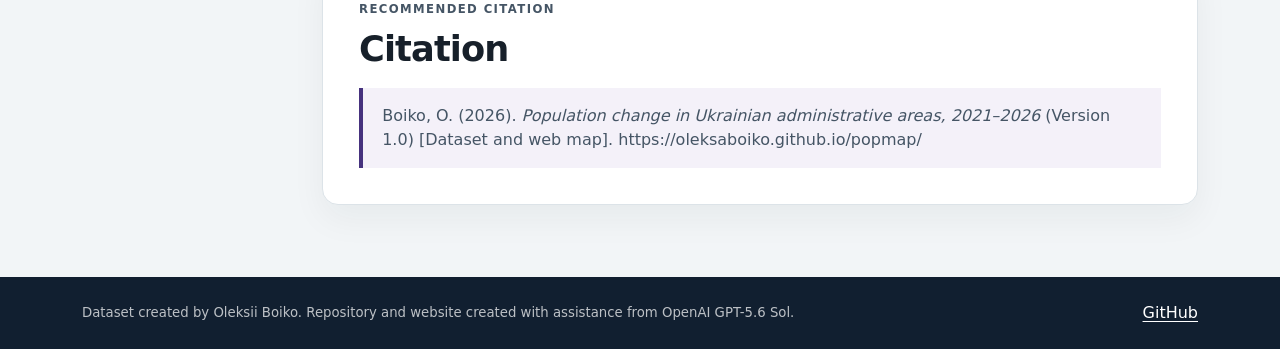
==== commit c5bfa3d9: "Embed licence metadata in GeoJSON" ====
--- a/metadata/index.html
+++ b/metadata/index.html
@@ -200,8 +200,8 @@
                 <div><dt>Система координат</dt><dd>WGS 84 / EPSG:4326</dd></div>
                 <div><dt>Геометрія</dt><dd>полігональна; спрощення 100 м після розрахунку атрибутів</dd></div>
                 <div><dt>Атрибути</dt><dd><code>unit_id</code>, <code>ADMIN_1</code>, <code>ADMIN_2</code>, <code>ADMIN_3</code>, <code>TYPE</code>, <code>p2021</code>–<code>p2026</code></dd></div>
-                <div><dt>Розмір</dt><dd>5 481 815 байтів</dd></div>
-                <div><dt>SHA-256</dt><dd><code class="checksum">f4925fe6ba51922e29c855b805de4c27ef6bebf6d1d1e8e41582781ec7ccda92</code></dd></div>
+                <div><dt>Розмір</dt><dd>5 482 412 байтів</dd></div>
+                <div><dt>SHA-256</dt><dd><code class="checksum">fdc0cc8c2a078d702236515a55ab693491ada063fff8ed1e6276c4faf66e1552</code></dd></div>
               </dl>
               <div class="download-grid">
                 <a href="../data/admin3-population.geojson" class="download-card"><strong>GeoJSON</strong><span>просторові дані · 5,48 МБ</span></a>
@@ -360,8 +360,8 @@
                 <div><dt>Coordinate reference system</dt><dd>WGS 84 / EPSG:4326</dd></div>
                 <div><dt>Geometry</dt><dd>polygonal; 100-metre simplification after attribute calculation</dd></div>
                 <div><dt>Attributes</dt><dd><code>unit_id</code>, <code>ADMIN_1</code>, <code>ADMIN_2</code>, <code>ADMIN_3</code>, <code>TYPE</code>, <code>p2021</code>–<code>p2026</code></dd></div>
-                <div><dt>Size</dt><dd>5,481,815 bytes</dd></div>
-                <div><dt>SHA-256</dt><dd><code class="checksum">f4925fe6ba51922e29c855b805de4c27ef6bebf6d1d1e8e41582781ec7ccda92</code></dd></div>
+                <div><dt>Size</dt><dd>5,482,412 bytes</dd></div>
+                <div><dt>SHA-256</dt><dd><code class="checksum">fdc0cc8c2a078d702236515a55ab693491ada063fff8ed1e6276c4faf66e1552</code></dd></div>
               </dl>
               <div class="download-grid">
                 <a href="../data/admin3-population.geojson" class="download-card"><strong>GeoJSON</strong><span>spatial dataset · 5.48 MB</span></a>
